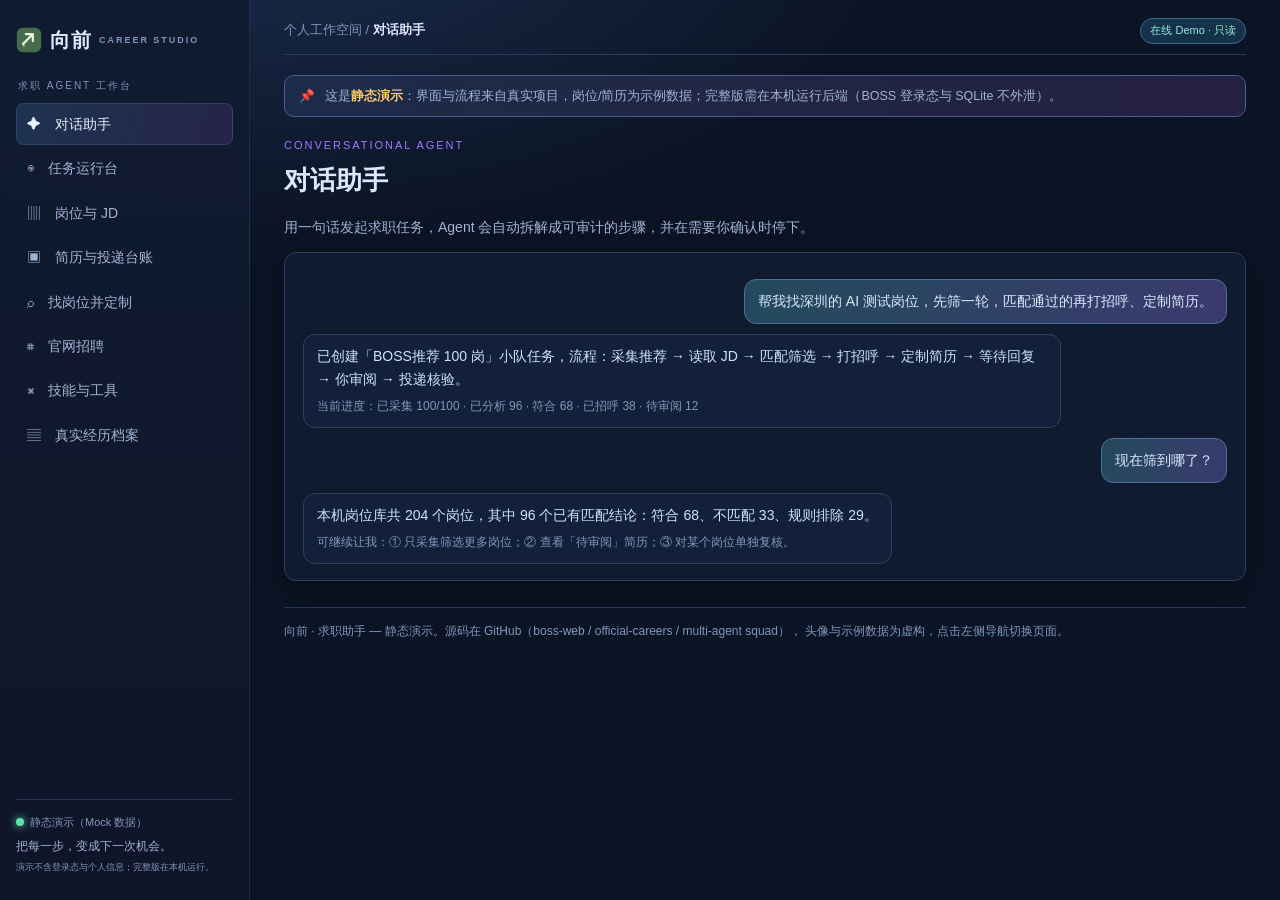
==== docs/index.html @ 5741a277 "feat: 向前·求职助手 —— 多 Agent 求职工作台源码与静态演示 - Python 3.12 本地服务（http.server/sqlite3），前端原生 HTML/CSS/JS - 7 个" ====
<!doctype html>
<html lang="zh-CN">
<head>
<meta charset="utf-8">
<meta name="viewport" content="width=device-width,initial-scale=1">
<title>向前 · 求职助手 — 在线演示</title>
<link rel="icon" href="icon.svg">
<style>
  :root{
    --bg:#0b1424;--panel:#101b30;--panel2:#16233c;--line:#3a5178;--line2:#5677a4;
    --text:#dbe8ff;--muted:#9fb4d4;--dim:#7f97bd;
    --accent:#6ebde7;--accent2:#9d7bff;
    --ok:#5fe0b0;--warn:#ffcb6b;--bad:#ff7a8a;
    --grad:linear-gradient(100deg,#256c82,#4e519b);
  }
  *{box-sizing:border-box}
  html,body{margin:0;height:100%}
  body{font:14px/1.6 -apple-system,BlinkMacSystemFont,"Segoe UI","PingFang SC","Hiragino Sans GB","Microsoft YaHei",sans-serif;
    background:radial-gradient(1200px 600px at 20% -10%,#1a2c4d 0,#0b1424 55%) fixed;color:var(--text);display:flex}
  a{color:var(--accent);text-decoration:none}
  a:hover{text-decoration:underline}

  /* sidebar */
  aside{width:250px;flex-shrink:0;height:100vh;display:flex;flex-direction:column;
    background:linear-gradient(180deg,#101b31f5,#101529f5);border-right:1px solid #6381b52e;padding:24px 16px;overflow:hidden}
  .brand{display:flex;align-items:center;gap:8px;font-size:20px;font-weight:700;letter-spacing:.5px;margin-bottom:4px}
  .brand img{width:26px;height:26px}
  .brand span{font-size:9px;letter-spacing:.22em;color:var(--dim);font-weight:600}
  .navlabel{font-size:10px;letter-spacing:.2em;color:var(--dim);text-transform:uppercase;margin:18px 2px 8px}
  .nav{display:flex;align-items:center;gap:8px;width:100%;text-align:left;background:none;border:1px solid transparent;
    color:var(--muted);padding:9px 10px;border-radius:8px;cursor:pointer;font:inherit;margin:1px 0;transition:.15s}
  .nav:hover{background:#1a2b47;color:var(--text)}
  .nav.active{background:linear-gradient(110deg,#1d3352,#262349);border-color:#5b7db04a;color:#eaf3ff}
  .sidebottom{margin-top:auto;border-top:1px solid #263856;padding-top:14px;font-size:11px;color:var(--dim)}
  .sidebottom .dot{display:inline-block;width:8px;height:8px;border-radius:50%;background:var(--ok);margin-right:6px;box-shadow:0 0 8px var(--ok)}
  .sidebottom p{margin:6px 0 2px;color:var(--muted);font-size:12px}

  /* main */
  main{flex:1;min-width:0;height:100vh;overflow:auto;padding:0 34px 40px}
  .topbar{display:flex;align-items:center;justify-content:space-between;padding:18px 0 10px;border-bottom:1px solid #2a3d5c;margin-bottom:20px}
  .topbar .crumb{color:var(--dim);font-size:13px}
  .topbar .crumb b{color:var(--text)}
  .badge{font-size:11px;padding:3px 9px;border-radius:20px;background:#16324a;border:1px solid #3d6a8c;color:#8debd7}
  .demo-banner{background:linear-gradient(90deg,#1d2b4a,#25203f);border:1px solid #4a5f8b;border-radius:10px;
    padding:10px 14px;color:var(--muted);font-size:12.5px;margin-bottom:20px;display:flex;gap:10px;align-items:center}
  .demo-banner b{color:var(--warn)}

  h1{font-size:26px;margin:6px 0 10px}
  .eyebrow{font-size:11px;letter-spacing:.18em;color:var(--accent2);text-transform:uppercase;margin-bottom:4px}
  .view{display:none}
  .view.active{display:block}
  .muted{color:var(--muted)}

  .card{background:var(--panel);border:1px solid #2c4060;border-radius:12px;padding:16px 18px;margin:12px 0;box-shadow:0 8px 30px #0004}
  .card h2{margin:0 0 8px;font-size:16px}
  .card h3{margin:12px 0 6px;font-size:14px;color:#cfe2ff}
  .card p{margin:6px 0;color:var(--muted)}
  .grid{display:grid;grid-template-columns:repeat(auto-fit,minmax(230px,1fr));gap:12px}

  .pill{display:inline-block;font-size:11px;padding:2px 9px;border-radius:20px;margin:2px 4px 2px 0;border:1px solid #3d5679;background:#152540;color:#a9c2e6}
  .pill.ok{color:#8debd7;border-color:#2f6f63;background:#132a2a}
  .pill.warn{color:var(--warn);border-color:#6f5a2f;background:#2a2413}
  .pill.bad{color:var(--bad);border-color:#6f2f3a;background:#2a1317}

  .progress{height:9px;border-radius:20px;background:#152540;overflow:hidden;margin:8px 0}
  .progress i{display:block;height:100%;background:linear-gradient(90deg,#256c82,#7a6cff)}
  .pct{font-size:12px;color:var(--muted)}

  .agent-row{display:grid;grid-template-columns:150px 90px 1fr;gap:10px;align-items:center;padding:8px 10px;border-radius:8px;border:1px solid #263856;background:#13203a;margin:6px 0}
  .agent-row .name{font-weight:600;color:#dcebff}
  .agent-row .stat{font-size:12px;color:var(--muted)}
  .agent-row .bar{height:8px;border-radius:20px;background:#152540;overflow:hidden}
  .agent-row .bar i{display:block;height:100%;background:linear-gradient(90deg,#2f7d94,#7a6cff)}

  table{width:100%;border-collapse:collapse;margin-top:8px;font-size:13px}
  th,td{padding:9px 10px;text-align:left;border-bottom:1px solid #263856;vertical-align:top}
  th{color:var(--dim);font-weight:600;font-size:12px;letter-spacing:.03em}
  td small{color:var(--dim)}

  .chat{display:flex;flex-direction:column;gap:10px;margin-top:10px}
  .msg{max-width:82%;padding:10px 13px;border-radius:12px;line-height:1.65}
  .msg.user{align-self:flex-end;background:linear-gradient(100deg,#234a5c,#3a3a6e);border:1px solid #4f6f9b}
  .msg.bot{align-self:flex-start;background:#13203a;border:1px solid #2c4060;color:#cfe2ff}
  .msg.bot .small{color:var(--dim);font-size:12px;display:block;margin-top:6px}

  .btn{display:inline-block;background:var(--grad);border:1px solid #6d9ac36b;color:#e4f6ff;
    padding:8px 14px;border-radius:8px;font:inherit;cursor:pointer}
  .btn:hover{filter:brightness(1.1);text-decoration:none}
  .btn.ghost{background:#16233c;color:#bcd3f0}
  footer{margin-top:26px;color:var(--dim);font-size:12px;border-top:1px solid #263856;padding-top:14px}
</style>
</head>
<body>
<aside>
  <div class="brand"><img src="icon.svg" alt="">向前<span>CAREER&nbsp;STUDIO</span></div>
  <div class="navlabel">求职 Agent 工作台</div>
  <button class="nav active" data-view="chat">✦　对话助手</button>
  <button class="nav" data-view="squad">◉　任务运行台</button>
  <button class="nav" data-view="jobs">▥　岗位与 JD</button>
  <button class="nav" data-view="library">▣　简历与投递台账</button>
  <button class="nav" data-view="discover">⌕　找岗位并定制</button>
  <button class="nav" data-view="official">⌗　官网招聘</button>
  <button class="nav" data-view="skills">⌘　技能与工具</button>
  <button class="nav" data-view="profile">▤　真实经历档案</button>
  <div class="sidebottom"><span class="dot"></span>静态演示（Mock 数据）
    <p>把每一步，变成下一次机会。</p>
    <small>演示不含登录态与个人信息；完整版在本机运行。</small>
  </div>
</aside>

<main>
  <div class="topbar">
    <span class="crumb">个人工作空间 / <b id="crumb">对话助手</b></span>
    <span class="badge">在线 Demo · 只读</span>
  </div>

  <div class="demo-banner">📌 <span>这是<b>静态演示</b>：界面与流程来自真实项目，岗位/简历为示例数据；完整版需在本机运行后端（BOSS 登录态与 SQLite 不外泄）。</span></div>

  <!-- 对话助手 -->
  <section class="view active" id="chat">
    <div class="eyebrow">CONVERSATIONAL AGENT</div>
    <h1>对话助手</h1>
    <p class="muted">用一句话发起求职任务，Agent 会自动拆解成可审计的步骤，并在需要你确认时停下。</p>
    <div class="card">
      <div class="chat">
        <div class="msg user">帮我找深圳的 AI 测试岗位，先筛一轮，匹配通过的再打招呼、定制简历。</div>
        <div class="msg bot">
          已创建「BOSS推荐 100 岗」小队任务，流程：采集推荐 → 读取 JD → 匹配筛选 → 打招呼 → 定制简历 → 等待回复 → 你审阅 → 投递核验。
          <span class="small">当前进度：已采集 100/100 · 已分析 96 · 符合 68 · 已招呼 38 · 待审阅 12</span>
        </div>
        <div class="msg user">现在筛到哪了？</div>
        <div class="msg bot">
          本机岗位库共 204 个岗位，其中 96 个已有匹配结论：符合 68、不匹配 33、规则排除 29。
          <span class="small">可继续让我：① 只采集筛选更多岗位；② 查看「待审阅」简历；③ 对某个岗位单独复核。</span>
        </div>
      </div>
    </div>
  </section>

  <!-- 任务运行台 -->
  <section class="view" id="squad">
    <div class="eyebrow">SUPPORTED · CHECKPOINTED</div>
    <h1>任务运行台</h1>
    <p class="muted">每个业务 Agent 独立推进、独立汇报；失败可暂停后继续，不会静默重试或伪造完成。</p>
    <div class="card">
      <h2>BOSS 推荐 100 岗 · 小队任务</h2>
      <div class="progress"><i style="width:100%"></i></div><span class="pct">已采集 100/100 · 已分析 96 · 符合 68</span>
      <div class="agent-row"><span class="name">岗位采集 Agent</span><span class="stat">完成 101 · 失败 1644</span><div class="bar"><i style="width:88%"></i></div></div>
      <div class="agent-row"><span class="name">匹配筛选 Agent</span><span class="stat">完成 96 · 失败 0</span><div class="bar"><i style="width:100%"></i></div></div>
      <div class="agent-row"><span class="name">沟通 Agent</span><span class="stat">已招呼 38 · 待核验 1</span><div class="bar"><i style="width:64%"></i></div></div>
      <div class="agent-row"><span class="name">简历定制 Agent</span><span class="stat">完成 68 · 待审阅 12</span><div class="bar"><i style="width:72%"></i></div></div>
      <div class="agent-row"><span class="name">回复跟进 Agent</span><span class="stat">已回复 6 · 等待 36</span><div class="bar"><i style="width:40%"></i></div></div>
      <div class="agent-row"><span class="name">投递 Agent</span><span class="stat">已投递 0 · 需审阅</span><div class="bar"><i style="width:12%"></i></div></div>
    </div>
    <div class="card"><h2>状态机</h2><p>ready → running → (waiting_input / waiting_selection / waiting_connection) → completed / cancelled。重启后 running 标记为 interrupted，手动继续时只重放未确认的只读步骤。</p></div>
  </section>

  <!-- 岗位与 JD -->
  <section class="view" id="jobs">
    <div class="eyebrow">SOURCE · JD · MATCH</div>
    <h1>岗位与 JD</h1>
    <p class="muted">保留岗位来源与完整 JD，每条匹配/改写都可追溯到真实证据。</p>
    <div class="card">
      <table>
        <thead><tr><th>公司 · 岗位</th><th>城市 / 薪资</th><th>匹配</th><th>状态</th></tr></thead>
        <tbody>
          <tr><td>腾讯 · agent harness 工程师</td><td>深圳 · 30-60K·15薪</td><td><span class="pill ok">符合</span></td><td>已招呼 · 已定制</td></tr>
          <tr><td>高帆破浪 · AI 应用工程师</td><td>深圳 · 30-60K</td><td><span class="pill ok">符合</span></td><td>已定制 · 待审阅</td></tr>
          <tr><td>字节跳动 · 大模型测评工程师</td><td>北京 · 25-45K</td><td><span class="pill ok">符合</span></td><td>已招呼 · 等待回复</td></tr>
          <tr><td>某银行科技 · 测试开发</td><td>深圳 · 20-30K</td><td><span class="pill warn">待核实</span></td><td>待本人确认</td></tr>
          <tr><td>某电商 · 自动化测试</td><td>广州 · 8-12K</td><td><span class="pill bad">不匹配</span></td><td>已排除</td></tr>
        </tbody>
      </table>
    </div>
  </section>

  <!-- 简历与投递台账 -->
  <section class="view" id="library">
    <div class="eyebrow">RESUME VERSIONS · DELIVERY LEDGER</div>
    <h1>简历与投递台账</h1>
    <p class="muted">每份简历关联独立 JD 与版本；只有本人审阅后的最新版本才能请求投递。</p>
    <div class="card">
      <table>
        <thead><tr><th>版本</th><th>岗位</th><th>审阅</th><th>投递</th></tr></thead>
        <tbody>
          <tr><td>AI 应用工程师 · 定制版</td><td>高帆破浪科技</td><td><span class="pill ok">已审阅</span></td><td>已发送</td></tr>
          <tr><td>agent harness 工程师 · 定制版</td><td>腾讯</td><td><span class="pill warn">待审阅</span></td><td>未投递</td></tr>
          <tr><td>大模型测评工程师 · 定制版</td><td>字节跳动</td><td><span class="pill warn">待审阅</span></td><td>未投递</td></tr>
          <tr><td>原始简历</td><td>—</td><td colspan="2">基准版本，不直接用于投递</td></tr>
        </tbody>
      </table>
    </div>
    <div class="card"><h2>改写依据</h2><p>定制时逐段给出「原文 → 改写 + 证据」，只改真实经历的表达，不新增单位、日期、学历或成果数字；不确定项列入「待确认」。</p></div>
  </section>

  <!-- 找岗位并定制 -->
  <section class="view" id="discover">
    <div class="eyebrow">BOSS · JD · RESUME</div>
    <h1>找岗位并定制</h1>
    <p class="muted">查询 BOSS 真实岗位 → 读取完整 JD → 对照真实简历 → 生成逐岗 Word。</p>
    <div class="card">
      <h2>本次查询：AI 测试 · 深圳</h2>
      <p>返回 10 个岗位；已去重 0 个历史重复，排除 2 个实习/日结，保留 8 个明确符合方向的岗位。</p>
      <div class="grid">
        <div class="card"><h3>高帆破浪 · AI 应用工程师</h3><p>深圳 · 30-60K</p><span class="pill ok">符合</span></div>
        <div class="card"><h3>腾讯 · agent harness 工程师</h3><p>深圳 · 30-60K</p><span class="pill ok">符合</span></div>
        <div class="card"><h3>某公司 · 测试实习生</h3><p>深圳 · 150-200/天</p><span class="pill bad">排除：实习/日结</span></div>
      </div>
    </div>
  </section>

  <!-- 官网招聘 -->
  <section class="view" id="official">
    <div class="eyebrow">OFFICIAL CAREERS · PUBLIC API</div>
    <h1>官网招聘</h1>
    <p class="muted">直连腾讯 / 字节 / 阿里 / 百度 / 美团 / 蚂蚁 / 滴滴 / 京东等公司官网社招公开接口，无需登录。</p>
    <div class="card">
      <h2>本次查询：AI 测试（全部已注册公司）</h2>
      <p>已查询 8 家公司，共返回 15 个岗位；其中排除 0 个，仅保留 15 个明确符合方向的非实习岗位。</p>
      <div class="grid">
        <div class="card"><h3>腾讯 · 测试开发工程师</h3><p>深圳 · 20-40K</p><span class="pill ok">官网</span></div>
        <div class="card"><h3>字节跳动 · 大模型评测工程师</h3><p>北京 · 25-50K</p><span class="pill ok">官网</span></div>
        <div class="card"><h3>美团 · 测试开发</h3><p>北京 · 20-35K</p><span class="pill ok">官网</span></div>
      </div>
    </div>
  </section>

  <!-- 技能与工具 -->
  <section class="view" id="skills">
    <div class="eyebrow">SKILLS · BOUNDED TOOLS</div>
    <h1>技能与工具</h1>
    <p class="muted">模型只能调用已注册、且当前允许的工具；参数经严格 Schema 校验，越权即停。</p>
    <div class="grid">
      <div class="card"><h3>boss-web-tools</h3><p>BOSS 页面接口：status / search / detail</p></div>
      <div class="card"><h3>boss-jd-greeting</h3><p>逐岗定制招呼语（引用必须逐字来自 JD/简历）</p></div>
      <div class="card"><h3>boss-tailor-resume</h3><p>按 JD 改写简历，保留原文事实</p></div>
      <div class="card"><h3>job-search-screening</h3><p>岗位查询与组合筛选</p></div>
      <div class="card"><h3>official-careers</h3><p>公司官网社招岗位搜索与 JD 读取</p></div>
      <div class="card"><h3>boss-job-apply</h3><p>投递：仅发送本人已审阅的最新版本</p></div>
    </div>
  </section>

  <!-- 真实经历档案 -->
  <section class="view" id="profile">
    <div class="eyebrow">PROFILE · PREFERENCES</div>
    <h1>真实经历档案</h1>
    <p class="muted">简历与求职偏好只存在本机；AI 请求按需发送，且需要你明确同意。</p>
    <div class="card">
      <h3>求职偏好</h3><p>城市：深圳 / 杭州　|　方向：AI 测试、测试开发、Agent 工程　|　月薪下限：30K</p>
      <h3>真实简历</h3><p>导入 Word 原简历后，所有定制版本都基于它生成；档案指纹变化会自动使旧任务失效，避免串岗。</p>
      <h3>隐私边界</h3><p>服务仅监听 127.0.0.1；所有写操作需 X-App-Token；不导出 Cookie、不绕过验证码。</p>
    </div>
  </section>

  <footer>
    向前 · 求职助手 — 静态演示。源码在 GitHub（boss-web / official-careers / multi-agent squad），
    头像与示例数据为虚构，点击左侧导航切换页面。
  </footer>
</main>

<script>
const crumb={chat:'对话助手',squad:'任务运行台',jobs:'岗位与 JD',library:'简历与投递台账',discover:'找岗位并定制',official:'官网招聘',skills:'技能与工具',profile:'真实经历档案'};
document.querySelectorAll('.nav').forEach(btn=>{
  btn.addEventListener('click',()=>{
    document.querySelectorAll('.nav').forEach(b=>b.classList.toggle('active',b===btn));
    document.querySelectorAll('.view').forEach(v=>v.classList.toggle('active',v.id===btn.dataset.view));
    document.getElementById('crumb').textContent=crumb[btn.dataset.view]||'';
    window.scrollTo({top:0,behavior:'smooth'});
  });
});
</script>
</body>
</html>
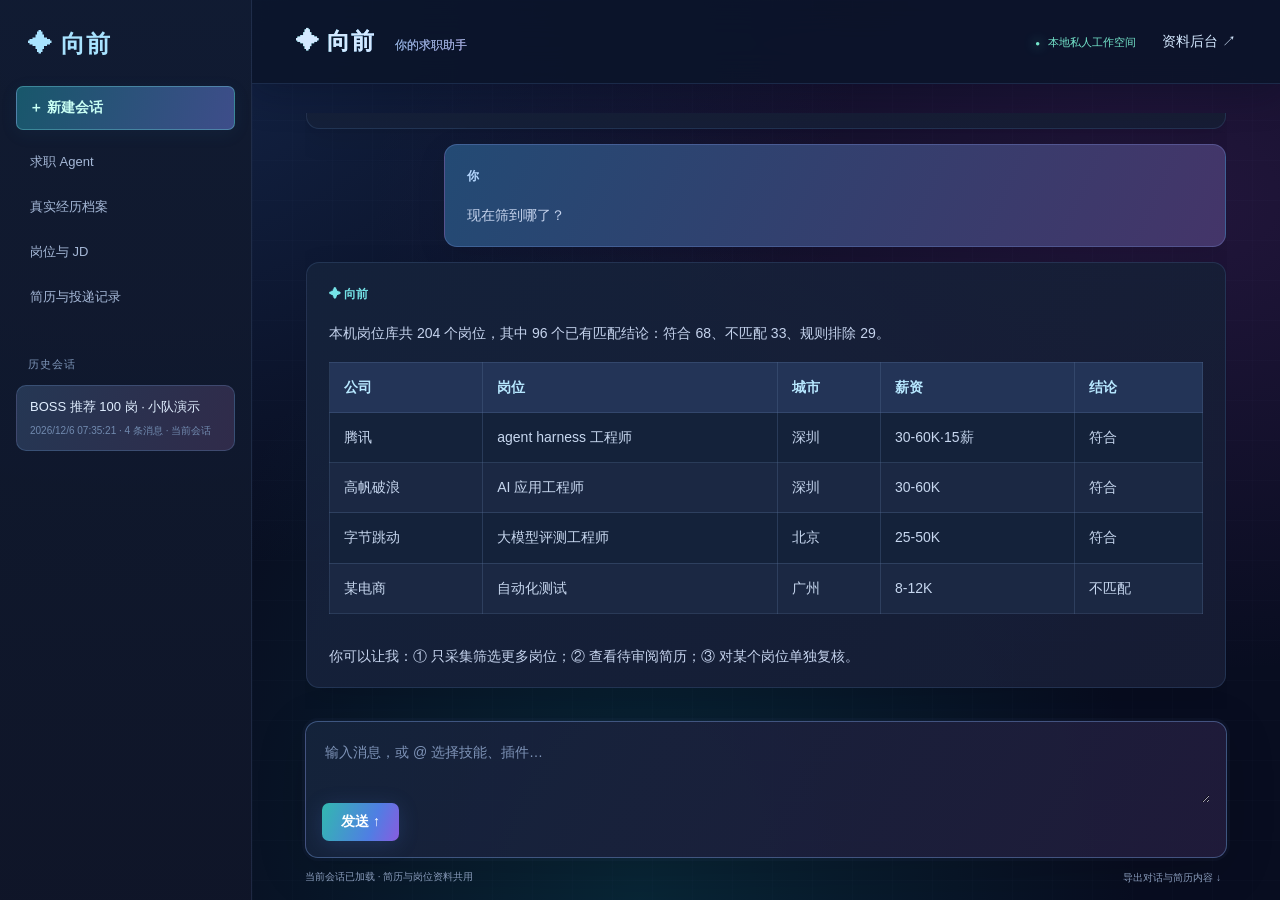
==== commit 5c673c69: "docs: 用真实前端 UI + mock API 替换静态演示页，与客户端一致" ====
--- a/docs/index.html
+++ b/docs/index.html
@@ -1,273 +1,5 @@
-<!doctype html>
-<html lang="zh-CN">
-<head>
-<meta charset="utf-8">
-<meta name="viewport" content="width=device-width,initial-scale=1">
-<title>向前 · 求职助手 — 在线演示</title>
-<link rel="icon" href="icon.svg">
-<style>
-  :root{
-    --bg:#0b1424;--panel:#101b30;--panel2:#16233c;--line:#3a5178;--line2:#5677a4;
-    --text:#dbe8ff;--muted:#9fb4d4;--dim:#7f97bd;
-    --accent:#6ebde7;--accent2:#9d7bff;
-    --ok:#5fe0b0;--warn:#ffcb6b;--bad:#ff7a8a;
-    --grad:linear-gradient(100deg,#256c82,#4e519b);
-  }
-  *{box-sizing:border-box}
-  html,body{margin:0;height:100%}
-  body{font:14px/1.6 -apple-system,BlinkMacSystemFont,"Segoe UI","PingFang SC","Hiragino Sans GB","Microsoft YaHei",sans-serif;
-    background:radial-gradient(1200px 600px at 20% -10%,#1a2c4d 0,#0b1424 55%) fixed;color:var(--text);display:flex}
-  a{color:var(--accent);text-decoration:none}
-  a:hover{text-decoration:underline}
-
-  /* sidebar */
-  aside{width:250px;flex-shrink:0;height:100vh;display:flex;flex-direction:column;
-    background:linear-gradient(180deg,#101b31f5,#101529f5);border-right:1px solid #6381b52e;padding:24px 16px;overflow:hidden}
-  .brand{display:flex;align-items:center;gap:8px;font-size:20px;font-weight:700;letter-spacing:.5px;margin-bottom:4px}
-  .brand img{width:26px;height:26px}
-  .brand span{font-size:9px;letter-spacing:.22em;color:var(--dim);font-weight:600}
-  .navlabel{font-size:10px;letter-spacing:.2em;color:var(--dim);text-transform:uppercase;margin:18px 2px 8px}
-  .nav{display:flex;align-items:center;gap:8px;width:100%;text-align:left;background:none;border:1px solid transparent;
-    color:var(--muted);padding:9px 10px;border-radius:8px;cursor:pointer;font:inherit;margin:1px 0;transition:.15s}
-  .nav:hover{background:#1a2b47;color:var(--text)}
-  .nav.active{background:linear-gradient(110deg,#1d3352,#262349);border-color:#5b7db04a;color:#eaf3ff}
-  .sidebottom{margin-top:auto;border-top:1px solid #263856;padding-top:14px;font-size:11px;color:var(--dim)}
-  .sidebottom .dot{display:inline-block;width:8px;height:8px;border-radius:50%;background:var(--ok);margin-right:6px;box-shadow:0 0 8px var(--ok)}
-  .sidebottom p{margin:6px 0 2px;color:var(--muted);font-size:12px}
-
-  /* main */
-  main{flex:1;min-width:0;height:100vh;overflow:auto;padding:0 34px 40px}
-  .topbar{display:flex;align-items:center;justify-content:space-between;padding:18px 0 10px;border-bottom:1px solid #2a3d5c;margin-bottom:20px}
-  .topbar .crumb{color:var(--dim);font-size:13px}
-  .topbar .crumb b{color:var(--text)}
-  .badge{font-size:11px;padding:3px 9px;border-radius:20px;background:#16324a;border:1px solid #3d6a8c;color:#8debd7}
-  .demo-banner{background:linear-gradient(90deg,#1d2b4a,#25203f);border:1px solid #4a5f8b;border-radius:10px;
-    padding:10px 14px;color:var(--muted);font-size:12.5px;margin-bottom:20px;display:flex;gap:10px;align-items:center}
-  .demo-banner b{color:var(--warn)}
-
-  h1{font-size:26px;margin:6px 0 10px}
-  .eyebrow{font-size:11px;letter-spacing:.18em;color:var(--accent2);text-transform:uppercase;margin-bottom:4px}
-  .view{display:none}
-  .view.active{display:block}
-  .muted{color:var(--muted)}
-
-  .card{background:var(--panel);border:1px solid #2c4060;border-radius:12px;padding:16px 18px;margin:12px 0;box-shadow:0 8px 30px #0004}
-  .card h2{margin:0 0 8px;font-size:16px}
-  .card h3{margin:12px 0 6px;font-size:14px;color:#cfe2ff}
-  .card p{margin:6px 0;color:var(--muted)}
-  .grid{display:grid;grid-template-columns:repeat(auto-fit,minmax(230px,1fr));gap:12px}
-
-  .pill{display:inline-block;font-size:11px;padding:2px 9px;border-radius:20px;margin:2px 4px 2px 0;border:1px solid #3d5679;background:#152540;color:#a9c2e6}
-  .pill.ok{color:#8debd7;border-color:#2f6f63;background:#132a2a}
-  .pill.warn{color:var(--warn);border-color:#6f5a2f;background:#2a2413}
-  .pill.bad{color:var(--bad);border-color:#6f2f3a;background:#2a1317}
-
-  .progress{height:9px;border-radius:20px;background:#152540;overflow:hidden;margin:8px 0}
-  .progress i{display:block;height:100%;background:linear-gradient(90deg,#256c82,#7a6cff)}
-  .pct{font-size:12px;color:var(--muted)}
-
-  .agent-row{display:grid;grid-template-columns:150px 90px 1fr;gap:10px;align-items:center;padding:8px 10px;border-radius:8px;border:1px solid #263856;background:#13203a;margin:6px 0}
-  .agent-row .name{font-weight:600;color:#dcebff}
-  .agent-row .stat{font-size:12px;color:var(--muted)}
-  .agent-row .bar{height:8px;border-radius:20px;background:#152540;overflow:hidden}
-  .agent-row .bar i{display:block;height:100%;background:linear-gradient(90deg,#2f7d94,#7a6cff)}
-
-  table{width:100%;border-collapse:collapse;margin-top:8px;font-size:13px}
-  th,td{padding:9px 10px;text-align:left;border-bottom:1px solid #263856;vertical-align:top}
-  th{color:var(--dim);font-weight:600;font-size:12px;letter-spacing:.03em}
-  td small{color:var(--dim)}
-
-  .chat{display:flex;flex-direction:column;gap:10px;margin-top:10px}
-  .msg{max-width:82%;padding:10px 13px;border-radius:12px;line-height:1.65}
-  .msg.user{align-self:flex-end;background:linear-gradient(100deg,#234a5c,#3a3a6e);border:1px solid #4f6f9b}
-  .msg.bot{align-self:flex-start;background:#13203a;border:1px solid #2c4060;color:#cfe2ff}
-  .msg.bot .small{color:var(--dim);font-size:12px;display:block;margin-top:6px}
-
-  .btn{display:inline-block;background:var(--grad);border:1px solid #6d9ac36b;color:#e4f6ff;
-    padding:8px 14px;border-radius:8px;font:inherit;cursor:pointer}
-  .btn:hover{filter:brightness(1.1);text-decoration:none}
-  .btn.ghost{background:#16233c;color:#bcd3f0}
-  footer{margin-top:26px;color:var(--dim);font-size:12px;border-top:1px solid #263856;padding-top:14px}
-</style>
-</head>
-<body>
-<aside>
-  <div class="brand"><img src="icon.svg" alt="">向前<span>CAREER&nbsp;STUDIO</span></div>
-  <div class="navlabel">求职 Agent 工作台</div>
-  <button class="nav active" data-view="chat">✦　对话助手</button>
-  <button class="nav" data-view="squad">◉　任务运行台</button>
-  <button class="nav" data-view="jobs">▥　岗位与 JD</button>
-  <button class="nav" data-view="library">▣　简历与投递台账</button>
-  <button class="nav" data-view="discover">⌕　找岗位并定制</button>
-  <button class="nav" data-view="official">⌗　官网招聘</button>
-  <button class="nav" data-view="skills">⌘　技能与工具</button>
-  <button class="nav" data-view="profile">▤　真实经历档案</button>
-  <div class="sidebottom"><span class="dot"></span>静态演示（Mock 数据）
-    <p>把每一步，变成下一次机会。</p>
-    <small>演示不含登录态与个人信息；完整版在本机运行。</small>
-  </div>
-</aside>
-
-<main>
-  <div class="topbar">
-    <span class="crumb">个人工作空间 / <b id="crumb">对话助手</b></span>
-    <span class="badge">在线 Demo · 只读</span>
-  </div>
-
-  <div class="demo-banner">📌 <span>这是<b>静态演示</b>：界面与流程来自真实项目，岗位/简历为示例数据；完整版需在本机运行后端（BOSS 登录态与 SQLite 不外泄）。</span></div>
-
-  <!-- 对话助手 -->
-  <section class="view active" id="chat">
-    <div class="eyebrow">CONVERSATIONAL AGENT</div>
-    <h1>对话助手</h1>
-    <p class="muted">用一句话发起求职任务，Agent 会自动拆解成可审计的步骤，并在需要你确认时停下。</p>
-    <div class="card">
-      <div class="chat">
-        <div class="msg user">帮我找深圳的 AI 测试岗位，先筛一轮，匹配通过的再打招呼、定制简历。</div>
-        <div class="msg bot">
-          已创建「BOSS推荐 100 岗」小队任务，流程：采集推荐 → 读取 JD → 匹配筛选 → 打招呼 → 定制简历 → 等待回复 → 你审阅 → 投递核验。
-          <span class="small">当前进度：已采集 100/100 · 已分析 96 · 符合 68 · 已招呼 38 · 待审阅 12</span>
-        </div>
-        <div class="msg user">现在筛到哪了？</div>
-        <div class="msg bot">
-          本机岗位库共 204 个岗位，其中 96 个已有匹配结论：符合 68、不匹配 33、规则排除 29。
-          <span class="small">可继续让我：① 只采集筛选更多岗位；② 查看「待审阅」简历；③ 对某个岗位单独复核。</span>
-        </div>
-      </div>
-    </div>
-  </section>
-
-  <!-- 任务运行台 -->
-  <section class="view" id="squad">
-    <div class="eyebrow">SUPPORTED · CHECKPOINTED</div>
-    <h1>任务运行台</h1>
-    <p class="muted">每个业务 Agent 独立推进、独立汇报；失败可暂停后继续，不会静默重试或伪造完成。</p>
-    <div class="card">
-      <h2>BOSS 推荐 100 岗 · 小队任务</h2>
-      <div class="progress"><i style="width:100%"></i></div><span class="pct">已采集 100/100 · 已分析 96 · 符合 68</span>
-      <div class="agent-row"><span class="name">岗位采集 Agent</span><span class="stat">完成 101 · 失败 1644</span><div class="bar"><i style="width:88%"></i></div></div>
-      <div class="agent-row"><span class="name">匹配筛选 Agent</span><span class="stat">完成 96 · 失败 0</span><div class="bar"><i style="width:100%"></i></div></div>
-      <div class="agent-row"><span class="name">沟通 Agent</span><span class="stat">已招呼 38 · 待核验 1</span><div class="bar"><i style="width:64%"></i></div></div>
-      <div class="agent-row"><span class="name">简历定制 Agent</span><span class="stat">完成 68 · 待审阅 12</span><div class="bar"><i style="width:72%"></i></div></div>
-      <div class="agent-row"><span class="name">回复跟进 Agent</span><span class="stat">已回复 6 · 等待 36</span><div class="bar"><i style="width:40%"></i></div></div>
-      <div class="agent-row"><span class="name">投递 Agent</span><span class="stat">已投递 0 · 需审阅</span><div class="bar"><i style="width:12%"></i></div></div>
-    </div>
-    <div class="card"><h2>状态机</h2><p>ready → running → (waiting_input / waiting_selection / waiting_connection) → completed / cancelled。重启后 running 标记为 interrupted，手动继续时只重放未确认的只读步骤。</p></div>
-  </section>
-
-  <!-- 岗位与 JD -->
-  <section class="view" id="jobs">
-    <div class="eyebrow">SOURCE · JD · MATCH</div>
-    <h1>岗位与 JD</h1>
-    <p class="muted">保留岗位来源与完整 JD，每条匹配/改写都可追溯到真实证据。</p>
-    <div class="card">
-      <table>
-        <thead><tr><th>公司 · 岗位</th><th>城市 / 薪资</th><th>匹配</th><th>状态</th></tr></thead>
-        <tbody>
-          <tr><td>腾讯 · agent harness 工程师</td><td>深圳 · 30-60K·15薪</td><td><span class="pill ok">符合</span></td><td>已招呼 · 已定制</td></tr>
-          <tr><td>高帆破浪 · AI 应用工程师</td><td>深圳 · 30-60K</td><td><span class="pill ok">符合</span></td><td>已定制 · 待审阅</td></tr>
-          <tr><td>字节跳动 · 大模型测评工程师</td><td>北京 · 25-45K</td><td><span class="pill ok">符合</span></td><td>已招呼 · 等待回复</td></tr>
-          <tr><td>某银行科技 · 测试开发</td><td>深圳 · 20-30K</td><td><span class="pill warn">待核实</span></td><td>待本人确认</td></tr>
-          <tr><td>某电商 · 自动化测试</td><td>广州 · 8-12K</td><td><span class="pill bad">不匹配</span></td><td>已排除</td></tr>
-        </tbody>
-      </table>
-    </div>
-  </section>
-
-  <!-- 简历与投递台账 -->
-  <section class="view" id="library">
-    <div class="eyebrow">RESUME VERSIONS · DELIVERY LEDGER</div>
-    <h1>简历与投递台账</h1>
-    <p class="muted">每份简历关联独立 JD 与版本；只有本人审阅后的最新版本才能请求投递。</p>
-    <div class="card">
-      <table>
-        <thead><tr><th>版本</th><th>岗位</th><th>审阅</th><th>投递</th></tr></thead>
-        <tbody>
-          <tr><td>AI 应用工程师 · 定制版</td><td>高帆破浪科技</td><td><span class="pill ok">已审阅</span></td><td>已发送</td></tr>
-          <tr><td>agent harness 工程师 · 定制版</td><td>腾讯</td><td><span class="pill warn">待审阅</span></td><td>未投递</td></tr>
-          <tr><td>大模型测评工程师 · 定制版</td><td>字节跳动</td><td><span class="pill warn">待审阅</span></td><td>未投递</td></tr>
-          <tr><td>原始简历</td><td>—</td><td colspan="2">基准版本，不直接用于投递</td></tr>
-        </tbody>
-      </table>
-    </div>
-    <div class="card"><h2>改写依据</h2><p>定制时逐段给出「原文 → 改写 + 证据」，只改真实经历的表达，不新增单位、日期、学历或成果数字；不确定项列入「待确认」。</p></div>
-  </section>
-
-  <!-- 找岗位并定制 -->
-  <section class="view" id="discover">
-    <div class="eyebrow">BOSS · JD · RESUME</div>
-    <h1>找岗位并定制</h1>
-    <p class="muted">查询 BOSS 真实岗位 → 读取完整 JD → 对照真实简历 → 生成逐岗 Word。</p>
-    <div class="card">
-      <h2>本次查询：AI 测试 · 深圳</h2>
-      <p>返回 10 个岗位；已去重 0 个历史重复，排除 2 个实习/日结，保留 8 个明确符合方向的岗位。</p>
-      <div class="grid">
-        <div class="card"><h3>高帆破浪 · AI 应用工程师</h3><p>深圳 · 30-60K</p><span class="pill ok">符合</span></div>
-        <div class="card"><h3>腾讯 · agent harness 工程师</h3><p>深圳 · 30-60K</p><span class="pill ok">符合</span></div>
-        <div class="card"><h3>某公司 · 测试实习生</h3><p>深圳 · 150-200/天</p><span class="pill bad">排除：实习/日结</span></div>
-      </div>
-    </div>
-  </section>
-
-  <!-- 官网招聘 -->
-  <section class="view" id="official">
-    <div class="eyebrow">OFFICIAL CAREERS · PUBLIC API</div>
-    <h1>官网招聘</h1>
-    <p class="muted">直连腾讯 / 字节 / 阿里 / 百度 / 美团 / 蚂蚁 / 滴滴 / 京东等公司官网社招公开接口，无需登录。</p>
-    <div class="card">
-      <h2>本次查询：AI 测试（全部已注册公司）</h2>
-      <p>已查询 8 家公司，共返回 15 个岗位；其中排除 0 个，仅保留 15 个明确符合方向的非实习岗位。</p>
-      <div class="grid">
-        <div class="card"><h3>腾讯 · 测试开发工程师</h3><p>深圳 · 20-40K</p><span class="pill ok">官网</span></div>
-        <div class="card"><h3>字节跳动 · 大模型评测工程师</h3><p>北京 · 25-50K</p><span class="pill ok">官网</span></div>
-        <div class="card"><h3>美团 · 测试开发</h3><p>北京 · 20-35K</p><span class="pill ok">官网</span></div>
-      </div>
-    </div>
-  </section>
-
-  <!-- 技能与工具 -->
-  <section class="view" id="skills">
-    <div class="eyebrow">SKILLS · BOUNDED TOOLS</div>
-    <h1>技能与工具</h1>
-    <p class="muted">模型只能调用已注册、且当前允许的工具；参数经严格 Schema 校验，越权即停。</p>
-    <div class="grid">
-      <div class="card"><h3>boss-web-tools</h3><p>BOSS 页面接口：status / search / detail</p></div>
-      <div class="card"><h3>boss-jd-greeting</h3><p>逐岗定制招呼语（引用必须逐字来自 JD/简历）</p></div>
-      <div class="card"><h3>boss-tailor-resume</h3><p>按 JD 改写简历，保留原文事实</p></div>
-      <div class="card"><h3>job-search-screening</h3><p>岗位查询与组合筛选</p></div>
-      <div class="card"><h3>official-careers</h3><p>公司官网社招岗位搜索与 JD 读取</p></div>
-      <div class="card"><h3>boss-job-apply</h3><p>投递：仅发送本人已审阅的最新版本</p></div>
-    </div>
-  </section>
-
-  <!-- 真实经历档案 -->
-  <section class="view" id="profile">
-    <div class="eyebrow">PROFILE · PREFERENCES</div>
-    <h1>真实经历档案</h1>
-    <p class="muted">简历与求职偏好只存在本机；AI 请求按需发送，且需要你明确同意。</p>
-    <div class="card">
-      <h3>求职偏好</h3><p>城市：深圳 / 杭州　|　方向：AI 测试、测试开发、Agent 工程　|　月薪下限：30K</p>
-      <h3>真实简历</h3><p>导入 Word 原简历后，所有定制版本都基于它生成；档案指纹变化会自动使旧任务失效，避免串岗。</p>
-      <h3>隐私边界</h3><p>服务仅监听 127.0.0.1；所有写操作需 X-App-Token；不导出 Cookie、不绕过验证码。</p>
-    </div>
-  </section>
-
-  <footer>
-    向前 · 求职助手 — 静态演示。源码在 GitHub（boss-web / official-careers / multi-agent squad），
-    头像与示例数据为虚构，点击左侧导航切换页面。
-  </footer>
-</main>
-
-<script>
-const crumb={chat:'对话助手',squad:'任务运行台',jobs:'岗位与 JD',library:'简历与投递台账',discover:'找岗位并定制',official:'官网招聘',skills:'技能与工具',profile:'真实经历档案'};
-document.querySelectorAll('.nav').forEach(btn=>{
-  btn.addEventListener('click',()=>{
-    document.querySelectorAll('.nav').forEach(b=>b.classList.toggle('active',b===btn));
-    document.querySelectorAll('.view').forEach(v=>v.classList.toggle('active',v.id===btn.dataset.view));
-    document.getElementById('crumb').textContent=crumb[btn.dataset.view]||'';
-    window.scrollTo({top:0,behavior:'smooth'});
-  });
-});
-</script>
-</body>
-</html>
+<!doctype html><html lang="zh-CN"><meta charset="utf-8"><meta name="viewport" content="width=device-width,initial-scale=1"><title>向前 · BOSS Harness</title><link rel="icon" href="icon.svg"><link rel="stylesheet" href="style.css"><link rel="stylesheet" href="assistant.css"><body><script>document.documentElement.dataset.surface=location.pathname.startsWith("/admin")?"admin":"assistant";</script>
+<aside><div class="brand"><img src="icon.svg" alt="">向前<span>CAREER STUDIO</span></div><div class="navlabel">BOSS 求职 Harness</div><button class="nav" data-view="bossweb">⌁　BOSS 网页接口</button><button class="nav" data-view="harness">◉　任务运行台</button><button class="nav" data-view="skills">⌘　BOSS 技能与工具</button><button class="nav active" data-view="chat">✦　对话助手</button><button class="nav" data-view="profile">▤　真实经历档案</button><button class="nav" data-view="jobs">▥　岗位与 JD</button><button class="nav" data-view="library">▣　简历与投递台账</button><button class="nav" data-view="discover">⌕　找岗位并定制</button><button class="nav" data-view="official">⌗　官网招聘</button><div class="sidebottom"><span class="dot"></span>本地工作空间<p>把每一步，变成下一次机会。</p><small>资料保存在此电脑；AI 请求按需发送。</small></div></aside>
+<main><div class="assistant-top"><a class="assistant-logo" href="index.html">✦ 向前 <span>你的求职助手</span></a><div><span class="local-badge">本地私人工作空间</span><a href="#" target="_blank" rel="noopener">资料后台 ↗</a></div></div><header><span>个人工作空间 / <b id="crumb">对话助手</b></span><a href="https://www.zhipin.com/" target="_blank" rel="noopener">打开 BOSS 直聘 ↗</a></header><section id="bossweb" class="view hidden"><div class="eyebrow">BOSS 网页接口 · CANDIDATE TOOLS</div><h1>BOSS 网页接口 连接</h1><p>通过专用 Chrome 的登录会话调用页面实抓接口：POST 搜索岗位、GET 读取完整 JD。</p><div class="card"><h2>检查连接与账号状态</h2><div class="actions"><button id="bosslogin" type="button">打开 BOSS 登录窗口</button><button id="bosstools">检查 网页工具目录</button><button id="bossstatus">检查 网页登录态</button></div><p>首次使用请打开登录窗口并完成登录，再检查会话。浏览器保留登录态，不导出 Cookie；遇验证或限流停止。</p></div><div class="card"><h2>搜索 AI 岗位</h2><label for="bossquery">关键词</label><input id="bossquery" value="AI测试"><label for="bosscity">城市（请填写目标城市）</label><input id="bosscity" placeholder="例如：上海"><div class="actions"><button id="bosssearch">查询第一页</button></div><pre id="bossoutput" class="eventlog">等待检查连接</pre></div></section><section id="harness" class="view hidden"><h1>求职 Agent</h1><p>描述目标，Agent 根据工具返回逐步执行。选岗、验证和资料缺失时会停下来等你。</p><div class="card"><div id="agent-capabilities" class="engine">正在检查可用能力…</div><label for="agent-goal">本次求职目标</label><textarea id="agent-goal" placeholder="例如：寻找深圳的 AI 测试岗位，分析真实经历匹配情况，选岗后生成定制简历。"></textarea><div class="agent-form-row"><div><label for="agent-query">搜索关键词</label><input id="agent-query" placeholder="AI测试"></div><div><label for="agent-city">目标城市</label><input id="agent-city" placeholder="深圳"></div></div><label for="agent-deliverable">交付内容</label><select id="agent-deliverable"><option value="resume">匹配分析 + 定制简历草稿</option><option value="analysis">仅匹配分析</option></select><p>简历和偏好读取“真实经历档案”。已录入 JD 任务读取“岗位与 JD”；在线任务只使用真实查询结果，选岗后读取详情。</p><label><input type="checkbox" id="hconsent">同意将本任务目标、简历、偏好和 JD 发送给当前模型服务</label><div class="actions"><button id="runboss">在线找岗位</button><button id="runjd">分析已录入 JD</button></div><p id="hstatus" role="status"></p></div><div id="runs"></div><details class="card"><summary>可执行工具与边界</summary><div id="toolregistry"></div><p>当前不具备招聘方消息发送、简历附件投递或验证码自动处理能力。</p></details></section><section id="skills" class="view hidden"><div class="eyebrow">VERIFIED WORKFLOW · REUSABLE TOOLS</div><h1>BOSS 技能与工具</h1><p>把这次跑通的登录过程，变成其他 Agent 可以复用的能力。</p><div class="card"><div class="engine">本次会话已验证登录成功 · 2026-10-20</div><h2>手机号验证码登录</h2><p>打开登录 → 填写手机号 → 发送验证码 → 按需完成人机验证 → 填写短信码 → 确认协议 → 提交并核验账号入口。</p><p>当前登录状态需重新核验。此记录不保存手机号、短信码、Cookie 或账号姓名。</p><div class="actions"><a href="#" download="SKILL.md">下载 Skill ↓</a><a href="#" download="boss-login-tools.js">下载工具源码 ↓</a></div></div><div class="card"><h2>6 个浏览器工具</h2><p>openLogin · fillPhone · requestSms · fillSmsCode · inspectLogin · keepLoginForUser</p><p>已处理隐藏重复输入框、等待表单显示、保留验证码前导零和阶段核验。滑块位置及协议状态按实时页面处理。</p><button id="useboss" class="skilluse">在对话中使用这个 Skill ↗</button><p>GUI 对话已加载 Skill 作为流程指导。浏览器操作仍需在带浏览器工具的 Codex 对话中执行，下载 JS 本身不会建立浏览器连接。</p></div></section><section id="chat" class="view"><span id="engine" hidden></span><div class="steps"><span>01 建立档案</span><i>→</i><span>02 选择岗位</span><i>→</i><span>03 定制简历</span><i>→</i><span>04 复盘反馈</span></div><div class="conversation-bar"><button id="newconversation">＋ 新建会话</button><button id="historyconversation">◷ 历史会话</button><span id="conversation-title" hidden>正在加载会话…</span></div><div id="messages" aria-live="polite"></div><form id="composer"><textarea id="input" aria-label="对话内容" placeholder="告诉我你想做什么，例如：帮我看看这个测试经理岗位是否适合我…" required></textarea><div class="composebottom"><button id="send">发送 ↑</button></div></form><div class="footer"><span id="status">准备就绪</span><button id="export">导出对话与简历内容 ↓</button></div></section>
+<section id="profile" class="view hidden"><div class="eyebrow">YOUR SOURCE OF TRUTH</div><h1>真实经历档案</h1><p>所有定制版本都以这里的真实经历为依据。</p><div class="card"><label for="preferences">求职偏好</label><textarea id="preferences" placeholder="目标城市、岗位、薪资、行业、不能接受的条件…"></textarea><label for="resume">原始简历</label><textarea id="resume" class="large" placeholder="粘贴简历正文，包括工作经历、项目、技能和教育经历…"></textarea><div class="actions"><label class="upload">导入 TXT / Markdown<input id="file" type="file" accept=".txt,.md" hidden></label><button id="saveprofile">保存档案</button></div><small>Word 请在“简历与投递台账”导入，会自动提取正文并保留原文件。</small></div></section>
+<section id="jobs" class="view hidden"><div class="eyebrow">ONE ROLE, ONE CLEAR STORY</div><h1>岗位与 JD</h1><p>保留岗位来源，让每次分析和改写都可以追溯。</p><div class="card"><label for="jobtitle">岗位名称 / 公司</label><input id="jobtitle" placeholder="例如：测试经理 · 某银行科技公司"><label for="joburl">岗位链接</label><input id="joburl" type="url" placeholder="https://www.zhipin.com/job_detail/…"><label for="jd">岗位 JD 原文</label><textarea id="jd" class="large" placeholder="粘贴完整职责、任职要求与加分条件…"></textarea><div class="card"><h2>国安信息科技 定制简历初稿</h2><p>已基于之前生成的多Agent闭环版完成改写；待确认长期驻场及部分AI测试实践。</p><a href="#">下载这份岗位的 Word 简历 ↓</a></div><div class="actions"><button id="savejob">保存当前岗位</button><button id="analyze">保存并分析 ↗</button></div><small>此版本保存一个当前岗位。分析后可导出结果，再切换下一个岗位。</small></div></section><section id="library" class="view hidden"><div class="eyebrow">RESUMES · REVIEW · APPLICATIONS</div><h1>简历与投递台账</h1><p>每份简历关联独立 JD 和版本。阅读并确认后，才能请求投递；等待执行不会计为已投递。</p><div class="card"><div class="actions"><label class="upload">导入 Word 原简历<input id="wordfile" type="file" accept=".docx" hidden></label><button id="generateword">按当前 JD 生成定制 Word</button></div><label><input type="checkbox" id="wordconsent">同意将当前简历与 JD 发送给模型服务</label><p id="lstatus" role="status"></p></div><div id="versions"></div><h2>投递记录</h2><div id="applications"></div></section><section id="discover" class="view hidden"><div class="eyebrow">BOSS · JD · RESUME</div><h1>找适合你的岗位</h1><p>查询 BOSS 真实岗位 → 读取完整 JD → 对照真实简历 → 生成逐岗 Word。每一步保留来源链接。</p><div class="card"><label for="findquery">岗位关键词</label><input id="findquery" value="AI测试"><label for="findcity">城市</label><input id="findcity" value="深圳"><div class="actions"><button id="findjobs">搜索最多 10 个岗位</button><button id="batchtailor">逐岗读取、匹配并生成简历</button></div><label><input type="checkbox" id="findconsent">同意将简历、偏好和岗位 JD 发送模型用于匹配与改写</label><p id="findstatus" role="status"></p><small>AI开发可更换关键词分别查询。遇登录验证、风控或错误立即停止，不自动重试。生成简历不代表已经投递。</small></div><div id="foundjobs"></div></section><section id="official" class="view hidden"><div class="eyebrow">官方招聘 · OFFICIAL CAREERS</div><h1>官网社招岗位</h1><p>直连各大互联网公司官网社招搜索接口，实时搜索并读取完整 JD。公开接口，无需登录。</p><div class="card"><label for="offquery">岗位关键词</label><input id="offquery" value="AI测试"><label for="offcompanies">公司（留空=全部；key 逗号分隔，如 tencent,bytedance）</label><input id="offcompanies" placeholder="全部已注册公司"><div class="actions"><button id="offsearch">搜索官网岗位</button></div><p id="offstatus" role="status"></p><small>每家最多 10 条，返回去重并严格筛选后的新增岗位；某公司失败会如实显示，不当作零结果。生成简历不代表已投递。</small></div><div id="offjobs"></div></section></main><section id="skillcatalog" class="view hidden"><h1>Skills 技能库</h1><p>查看助手的技能说明与执行边界。查看技能不会自动执行或投递。</p><div id="skillitems"></div></section><dialog id="history-dialog"><div class="sheet-top"><h2>历史会话</h2><button id="closehistory">关闭 ×</button></div><div id="conversation-list"></div></dialog><dialog id="assistant-sheet"><div class="sheet-top"><h2 id="sheet-title">资料</h2><button id="closesheet" aria-label="关闭资料面板">关闭 ×</button></div><div id="sheet-body"></div></dialog><script src="mock.js"></script><script src="render.js"></script><script src="app.js"></script><script src="assistant.js"></script><script src="mentions.js"></script><script src="conversations.js"></script></body></html>
--- a/docs/style.css
+++ b/docs/style.css
@@ -0,0 +1,11 @@
+:root{font-family:-apple-system,BlinkMacSystemFont,"PingFang SC",sans-serif;color:#24392f;background:#f7f8f4;font-size:14px}*{box-sizing:border-box}body{margin:0;display:flex;height:100vh}aside{width:245px;background:#eaf0e8;padding:35px 23px;display:flex;flex-direction:column;flex-shrink:0;border-right:1px solid #dce4da}.brand{font-weight:700;font-size:25px;position:relative;padding-left:48px}.brand img{width:37px;position:absolute;left:0;top:1px}.brand span{display:block;font-size:9px;letter-spacing:2px;margin-top:4px}.navlabel{font-size:11px;color:#748174;margin:55px 10px 15px}.nav{border:0;background:transparent;text-align:left;padding:14px;border-radius:9px;margin:3px 0;color:#57685d}.nav.active{background:#d8e5d7;color:#284e37;font-weight:650}.sidebottom{margin-top:auto;font-size:12px;color:#57685d}.sidebottom p{font-size:11px}.sidebottom small{font-size:10px;color:#7a857a}.dot{display:inline-block;background:#668c61;width:7px;height:7px;border-radius:50%;margin-right:7px}main{flex:1;overflow:auto}header{height:82px;border-bottom:1px solid #e1e6df;display:flex;align-items:center;justify-content:space-between;padding:0 42px;font-size:12px;color:#778175}header b{font-weight:500;color:#344d3d}a{color:#3d6348;text-decoration:none;border:1px solid #ced9ca;padding:10px 15px;border-radius:7px}.view{max-width:1060px;padding:42px;margin:auto}.hidden{display:none}.eyebrow{font-size:10px;letter-spacing:2px;color:#719071;font-weight:700}h1{font-family:Georgia,"Songti SC",serif;font-size:32px;font-weight:500;letter-spacing:-1px;margin:13px 0}p{line-height:1.8;color:#718071}.heading{display:flex;align-items:center;justify-content:space-between;gap:15px}.engine{font-size:11px;padding:8px 12px;background:#e8eee4;border-radius:20px;white-space:nowrap}.steps{display:flex;gap:18px;background:#eef2e9;padding:18px 21px;border-radius:10px;font-size:11px;color:#5e745e;margin:25px 0}.steps i{font-style:normal;color:#9cab96}#messages{min-height:240px;max-height:43vh;overflow:auto;padding:6px 1px;scroll-behavior:smooth}article{border:1px solid #dfe6da;background:#fff;padding:22px 25px;border-radius:13px;margin-bottom:15px;white-space:pre-wrap;line-height:1.85;font-size:13px}article b{color:#386044;font-size:12px}article p{margin-bottom:0;color:#3d5143}.muted{font-size:11px;color:#889281!important}.user{background:#edf2e9;margin-left:50px}.suggestions{display:flex;gap:10px;margin:20px 0}.suggestions button{padding:11px 13px;background:#fff;border:1px solid #dfe4d8;color:#576b52;font-size:11px}button,.upload{cursor:pointer;border-radius:7px;font:inherit}button:hover,.upload:hover{filter:brightness(.96)}#composer{background:#fff;border:1px solid #cbd8c3;border-radius:13px;padding:16px;box-shadow:0 6px 25px #40532e06}textarea,input:not([type=checkbox]):not([type=file]){display:block;width:100%;padding:14px;border:1px solid #dae1d4;border-radius:8px;color:#344b39;background:#fff;font:inherit;line-height:1.7}textarea{resize:vertical;min-height:90px}#input{border:0;padding:3px;outline:none;min-height:65px}.composebottom{display:flex;align-items:center;justify-content:space-between;gap:16px}.composebottom label{font-size:10px;color:#768272;display:flex;align-items:center;gap:5px}#send,.actions button{background:#456d4b;color:white;border:0;padding:10px 19px}button:disabled{opacity:.5;cursor:wait}.footer{display:flex;justify-content:space-between;font-size:10px;color:#889480;margin-top:12px}.footer button{border:0;background:none;color:#6c8064;font-size:10px}.card{background:#fff;border:1px solid #dde5d8;border-radius:14px;padding:28px;margin-top:25px}.card label{display:block;margin:15px 0 9px;font-size:12px;font-weight:600}.large{min-height:300px}.actions{display:flex;gap:12px;align-items:center;margin:20px 0}.actions .upload{border:1px solid #cad9c3;padding:10px 14px;margin:0;font-weight:400}.card small{font-size:11px;color:#8a9483}@media(max-width:850px){aside{width:185px;padding:25px 14px}.view{padding:25px}header{padding:0 25px}.heading{display:block}.engine{display:inline-block}.steps{gap:9px;font-size:10px}.suggestions{flex-wrap:wrap}}@media(max-width:600px){body{display:block}aside{width:100%;padding:15px;display:block}.brand{display:none}.navlabel,.sidebottom{display:none}.nav{display:inline-block;font-size:11px;padding:8px}.view{padding:20px}header{height:55px;padding:0 20px}h1{font-size:26px}.steps{flex-wrap:wrap}.composebottom{align-items:flex-end}}
+
+.skilluse{background:#456d4b;color:#fff;border:0;padding:12px 18px}
+
+.eventlog{max-height:230px;overflow:auto;background:#f6f8f3;padding:12px;border-radius:8px}.eventlog p{font-size:11px;margin:4px 0;font-family:monospace}#hstatus{font-size:12px;color:#6e624b}.actions{flex-wrap:wrap}
+
+.jd-table{width:100%;border-collapse:collapse;margin:16px 0;font-size:14px;line-height:1.8}.jd-table th,.jd-table td{border:1px solid #dce2e0;padding:12px 14px;text-align:left;vertical-align:top;white-space:pre-wrap;overflow-wrap:anywhere}.jd-table th{background:#edf4ef;font-weight:600}.jd-table td:first-child{min-width:78px}.jd-table td:nth-child(2){width:42px}.jd-table tbody tr:nth-child(even){background:#f8faf9}#jdpreview{overflow-x:auto}
+
+.chat-table-wrap{overflow-x:auto;max-width:100%}.chat-table{min-width:380px}.chat-table td:nth-child(2){width:auto}.message-body{min-width:0}.message-body p{white-space:pre-wrap}.message-body a{overflow-wrap:anywhere;text-decoration:underline}.message-body li{line-height:1.8}
+
+.resume-preview{margin-top:18px}.resume-preview img{display:block;width:100%;max-width:760px;height:auto;margin:14px 0;border:1px solid #dde5d8;border-radius:8px;background:#fff}
--- a/docs/assistant.css
+++ b/docs/assistant.css
@@ -0,0 +1,71 @@
+.assistant-top,.assistant-tools{display:none}
+html[data-surface=assistant] body{display:block;height:100dvh;background:radial-gradient(ellipse at 50% 0,#e9f0e9 0,transparent 55%),#fafbf8}
+html[data-surface=assistant] aside,html[data-surface=assistant] main>header{display:none}
+html[data-surface=assistant] main{height:100dvh;display:flex;flex-direction:column;overflow:hidden}
+html[data-surface=assistant] .assistant-top{display:flex;align-items:center;justify-content:space-between;padding:20px 38px;gap:16px;border-bottom:1px solid #e6ebe3;background:#ffffff9c}
+.assistant-top a{border:0;padding:6px;color:#294a36}.assistant-logo{font-size:23px;font-weight:650}.assistant-logo span{font-size:12px;font-weight:400;color:#7b887b;margin-left:12px}.local-badge{font-size:11px;color:#80917e;margin-right:20px}
+html[data-surface=assistant] #chat{width:100%;max-width:990px;flex:1;min-height:0;padding:24px 34px 14px;display:flex;flex-direction:column}
+html[data-surface=assistant] .heading{flex-shrink:0}.heading h1{font-family:-apple-system,BlinkMacSystemFont,"PingFang SC",sans-serif;font-weight:550;font-size:28px;letter-spacing:0}
+html[data-surface=assistant] .heading p{margin:6px 0}html[data-surface=assistant] .heading .engine{display:none}html[data-surface=assistant] .steps{display:none}
+html[data-surface=assistant] .assistant-tools{display:flex;flex-wrap:wrap;gap:8px;margin:16px 0}
+.assistant-tools button,.assistant-tools .upload{padding:9px 13px;border:1px solid #dbe4d8;background:#fff;color:#4a664e;font-size:12px;border-radius:18px}
+html[data-surface=assistant] #messages{flex:1;min-height:120px;max-height:none;margin-bottom:12px;scrollbar-width:thin}
+html[data-surface=assistant] article{background:#fff;border:1px solid #e2e8df;box-shadow:0 3px 14px #344e2a04;font-size:14px;padding:18px 22px;white-space:normal}
+html[data-surface=assistant] article.user{background:#edf3e9;margin-left:15%;border:0}html[data-surface=assistant] article.user p{white-space:pre-wrap}
+html[data-surface=assistant] .suggestions{margin:4px 0 12px;flex-shrink:0}html[data-surface=assistant] #composer{flex-shrink:0}html[data-surface=assistant] .footer{flex-shrink:0}
+#assistant-sheet{width:min(1000px,94vw);max-height:88dvh;padding:0;border:1px solid #d7e1d3;border-radius:20px;background:#fafbf8;color:#284232;box-shadow:0 30px 100px #17351e36}
+#assistant-sheet::backdrop{background:#1e362751;backdrop-filter:blur(3px)}.sheet-top{display:flex;justify-content:space-between;align-items:center;padding:10px 24px;border-bottom:1px solid #dfe7da;position:sticky;top:0;background:#fafbf8;z-index:1}.sheet-top button{padding:9px 15px;background:#fff;border:1px solid #d7e1d3}.sheet-top h2{font-size:16px}#sheet-body{padding:0 24px 24px;overflow:auto}#sheet-body>.view{display:block!important;padding:22px 0}#sheet-body .eyebrow{display:none}
+.resource-card{border:1px solid #d9e4d4;border-radius:10px;padding:14px;margin:12px 0;background:#f7faf5}.resource-card a{display:inline-block;margin:6px 8px 0 0;font-size:12px}
+html[data-surface=admin] .assistant-top{display:flex;padding:16px 32px;justify-content:space-between;align-items:center;background:#fff;border-bottom:1px solid #e0e6dc}
+@media(max-width:600px){html[data-surface=assistant] .assistant-top{padding:14px 16px}.assistant-logo span,.local-badge{display:none}html[data-surface=assistant] #chat{padding:18px 14px 12px}.heading h1{font-size:23px}html[data-surface=assistant] .suggestions{display:none}.composebottom{display:block}.composebottom #send{display:block;margin:10px 0 0 auto}.assistant-tools button,.assistant-tools .upload{font-size:11px;padding:8px 10px}}
+.conversation-bar{display:flex;align-items:center;gap:9px;margin:12px 0 0;flex-shrink:0}.conversation-bar button{background:#fff;border:1px solid #dbe4d8;padding:8px 12px;color:#45634b;font-size:12px}.conversation-bar span{font-size:12px;color:#7b897a;overflow:hidden;text-overflow:ellipsis;white-space:nowrap;max-width:45%}#history-dialog{width:min(540px,92vw);max-height:80dvh;padding:0;background:#fafbf8;border:1px solid #d7e1d3;border-radius:18px;box-shadow:0 30px 100px #17351e36}#history-dialog::backdrop{background:#1e362751;backdrop-filter:blur(3px)}#conversation-list{padding:12px 20px 24px}.conversation-item{display:block;width:100%;text-align:left;padding:15px;margin:8px 0;background:#fff;border:1px solid #dfe6db;color:#344e38}.conversation-item strong,.conversation-item small{display:block}.conversation-item small{margin-top:7px;color:#85907e;font-size:11px}
+/* Aurora theme: scoped to the standalone assistant. */
+html[data-surface=assistant]{color-scheme:dark;color:#e1eaff;background:#080d20}
+html[data-surface=assistant] body{background:radial-gradient(ellipse at 10% 0%,#23447c70,transparent 45%),radial-gradient(ellipse at 90% 22%,#702e8d40,transparent 48%),radial-gradient(ellipse at 50% 100%,#086f7740,transparent 55%),#080d20;color:#e1eaff}
+html[data-surface=assistant] main{background-image:linear-gradient(#80aaff04 1px,transparent 1px),linear-gradient(90deg,#80aaff04 1px,transparent 1px);background-size:40px 40px}
+html[data-surface=assistant] .assistant-top{background:#0b142ad9;border-bottom:1px solid #79aaff25;box-shadow:0 6px 40px #050a1d50;backdrop-filter:blur(18px)}
+html[data-surface=assistant] .assistant-top a{color:#d4e8ff}html[data-surface=assistant] .assistant-logo{background:linear-gradient(90deg,#62f5e0,#82b9ff,#d6a7ff);background-clip:text;-webkit-background-clip:text;color:transparent;font-weight:750;letter-spacing:1px}
+html[data-surface=assistant] .assistant-logo span{color:#8ea6cb;letter-spacing:0}html[data-surface=assistant] .local-badge{color:#75e6cc}html[data-surface=assistant] .local-badge:before{content:'●';font-size:8px;margin-right:8px;text-shadow:0 0 12px #53ffce}
+html[data-surface=assistant] .heading h1{background:linear-gradient(100deg,#eff6ff 10%,#a8caff 58%,#d8b9ff);background-clip:text;-webkit-background-clip:text;color:transparent;letter-spacing:.5px}html[data-surface=assistant] .eyebrow{color:#6cdddf;letter-spacing:3px}html[data-surface=assistant] .heading p{color:#8fa4c5}
+html[data-surface=assistant] .conversation-bar button{background:#14223e;border-color:#3b5981;color:#b4d2ff;transition:background .2s,box-shadow .2s}html[data-surface=assistant] .conversation-bar button:first-child{background:linear-gradient(110deg,#17596c,#334c89);border-color:#54dcd070;color:#bcfff3}html[data-surface=assistant] .conversation-bar span{color:#8da4c7}
+html[data-surface=assistant] .assistant-tools button,html[data-surface=assistant] .assistant-tools .upload{background:#121e37;border-color:#45659775;color:#aaccff;transition:transform .15s,box-shadow .15s}html[data-surface=assistant] .assistant-tools button:nth-child(2){color:#e0bbff;border-color:#a36bd46b;background:#241b3d}html[data-surface=assistant] .assistant-tools button:nth-child(3){color:#7eeedc;border-color:#38b2a66b;background:#102e37}html[data-surface=assistant] .assistant-tools .upload{color:#ffd391;border-color:#b888456b;background:#30283b}
+html[data-surface=assistant] button:hover,html[data-surface=assistant] .upload:hover{filter:brightness(1.15);box-shadow:0 0 18px #6496ff24}html[data-surface=assistant] button:focus-visible,html[data-surface=assistant] a:focus-visible,html[data-surface=assistant] summary:focus-visible{outline:2px solid #6ff3df;outline-offset:3px}
+html[data-surface=assistant] article{background:linear-gradient(125deg,#15223bf2,#171d35f2);border:1px solid #5276a83d;box-shadow:0 8px 30px #00000018;color:#d6e4ff}html[data-surface=assistant] article b{color:#75e3e7}html[data-surface=assistant] article p,html[data-surface=assistant] article li{color:#c5d3ed}html[data-surface=assistant] article.user{background:linear-gradient(115deg,#234a74,#443569);border:1px solid #90adff40}html[data-surface=assistant] article.user b{color:#b6d8ff}
+html[data-surface=assistant] .message-body strong{color:#f0e3ff}html[data-surface=assistant] .message-body a{color:#86cdff;border:0;padding:0}html[data-surface=assistant] .muted{color:#829abb!important}html[data-surface=assistant] article small{color:#8fa6c7}
+html[data-surface=assistant] .suggestions button{background:#152039bd;border-color:#536fa34d;color:#a7bddf}html[data-surface=assistant] .suggestions button:nth-child(2){color:#d2b5f4}html[data-surface=assistant] .suggestions button:nth-child(3){color:#81dcca}
+html[data-surface=assistant] #composer{background:linear-gradient(120deg,#15243ceF,#211c3bef);border:1px solid #7094d375;box-shadow:0 0 0 3px #6b86e509,0 12px 50px #00000025}html[data-surface=assistant] #input{background:transparent;color:#eef5ff;caret-color:#77f3e2}html[data-surface=assistant] #input::placeholder{color:#7e93b7}html[data-surface=assistant] .composebottom label{color:#9aaece}html[data-surface=assistant] input[type=checkbox]{accent-color:#68cbdc}
+html[data-surface=assistant] #send{background:linear-gradient(110deg,#32b8b0,#507ee3 65%,#885cdf);color:#fff;box-shadow:0 3px 20px #497cda35;font-weight:650}html[data-surface=assistant] .footer,html[data-surface=assistant] .footer button{color:#91a5c6}
+html[data-surface=assistant] .resource-card{background:linear-gradient(115deg,#122b3d,#24213d);border-color:#5791b759}html[data-surface=assistant] a{color:#93cbff;border-color:#577bac6b}html[data-surface=assistant] h2,html[data-surface=assistant] h3{color:#e1eaff}
+html[data-surface=assistant] .jd-table th{background:#233457;color:#b7e8ff}html[data-surface=assistant] .jd-table td,html[data-surface=assistant] .jd-table th{border-color:#526a905c}html[data-surface=assistant] .jd-table td{color:#c7d7ef;background:#14223a}html[data-surface=assistant] .jd-table tbody tr:nth-child(even) td{background:#1b2843}
+html[data-surface=assistant] #assistant-sheet,html[data-surface=assistant] #history-dialog{background:#101b30;border-color:#678cc967;color:#dbe8ff;box-shadow:0 30px 100px #0009,0 0 60px #664fbd20}html[data-surface=assistant] .sheet-top{background:#16233c;border-color:#526d944d}html[data-surface=assistant] .sheet-top button{background:#263555;color:#c5d7f8;border-color:#6083b857}html[data-surface=assistant] .card{background:#18253e;border-color:#5677a44d}html[data-surface=assistant] .card p,html[data-surface=assistant] .view>p{color:#a5b9da}html[data-surface=assistant] .card small,html[data-surface=assistant] .view small{color:#8fa8c9}
+html[data-surface=assistant] textarea,html[data-surface=assistant] input:not([type=checkbox]):not([type=file]){background:#101c32;border-color:#506c945c;color:#dbe9ff}html[data-surface=assistant] .actions button,html[data-surface=assistant] #generateword,html[data-surface=assistant] #findjobs,html[data-surface=assistant] #batchtailor{background:linear-gradient(100deg,#256c82,#4e519b);border:1px solid #6d9ac36b;color:#e4f6ff;padding:10px 15px}html[data-surface=assistant] .eventlog{background:#101b2d;color:#aec9e7}html[data-surface=assistant] .conversation-item{background:linear-gradient(110deg,#182b45,#25223e);border-color:#587ead4a;color:#cfe2ff}html[data-surface=assistant] .conversation-item small{color:#91a7c9}html[data-surface=assistant] .engine{background:#203c48;color:#8debd7}
+html[data-surface=assistant] #messages{scrollbar-color:#41608b transparent}html[data-surface=assistant] ::selection{background:#755fc58c;color:white}
+@media(prefers-reduced-motion:reduce){html[data-surface=assistant] *{transition:none!important;scroll-behavior:auto!important}}
+/* Persistent conversation rail. */
+html[data-surface=assistant] body{display:flex}
+#conversation-sidebar{width:252px;flex-shrink:0;height:100dvh;display:flex;flex-direction:column;background:linear-gradient(180deg,#101b31f5,#101529f5);border-right:1px solid #6381b52e;padding:25px 16px;overflow:hidden}
+.sidebar-brand{font-size:24px;font-weight:700;color:#a8e3ff;padding:3px 12px 26px;letter-spacing:1px}
+#conversation-sidebar #newconversation{display:block;width:100%;background:linear-gradient(110deg,#18576b,#3e4d8a);border:1px solid #70d5dd62;color:#c9fff4;padding:12px;text-align:left;font-weight:600;box-shadow:0 4px 18px #2e83ad14}
+.history-label{font-size:11px;color:#7e96b9;margin:28px 12px 8px;letter-spacing:1px}
+#conversation-sidebar #conversation-list{overflow-y:auto;padding:0;flex:1;scrollbar-width:thin;scrollbar-color:#385377 transparent}
+#conversation-sidebar .conversation-item{padding:12px 13px;background:transparent;border:1px solid transparent;margin:5px 0;color:#a5b8d7;border-radius:10px}
+#conversation-sidebar .conversation-item strong{font-weight:450;font-size:13px;white-space:nowrap;overflow:hidden;text-overflow:ellipsis}
+#conversation-sidebar .conversation-item small{font-size:10px;line-height:1.5;color:#718aaf}
+#conversation-sidebar .conversation-item.selected{background:linear-gradient(110deg,#253754,#302b4a);border-color:#6d97cd45;color:#e0eeff}
+html[data-surface=assistant] main{flex:1;min-width:0}html[data-surface=assistant] .conversation-bar{margin:5px 0 0}
+html[data-surface=assistant] .conversation-bar span{max-width:100%;color:#8faacf;font-size:12px}
+@media(max-width:900px){#conversation-sidebar{width:205px;padding:20px 10px}html[data-surface=assistant] #chat{padding:20px}html[data-surface=assistant] .assistant-top{padding:17px 22px}.local-badge{display:none}}
+@media(max-width:600px){#conversation-sidebar{width:140px;padding:18px 7px}.sidebar-brand{font-size:20px;padding:4px 8px 22px}#conversation-sidebar .conversation-item{padding:10px 8px}#conversation-sidebar .conversation-item small{font-size:9px}#conversation-sidebar #newconversation{font-size:11px;padding:10px 8px}.history-label{margin:23px 8px 8px}html[data-surface=assistant] #chat{padding:15px 10px}.assistant-top .assistant-logo span{display:none}html[data-surface=assistant] .assistant-top{padding:12px}.assistant-logo{font-size:17px}html[data-surface=assistant] .assistant-top>div>a{font-size:10px}.heading h1{font-size:20px}html[data-surface=assistant] .assistant-tools{gap:5px}html[data-surface=assistant] .assistant-tools button,html[data-surface=assistant] .assistant-tools .upload{font-size:10px;padding:6px 8px}}
+
+.skill-source{white-space:pre-wrap;overflow-wrap:anywhere;font:12px/1.8 ui-monospace,monospace;padding:18px;border-radius:10px;background:#eef2ec;color:#334836}#skillitems summary{cursor:pointer;font-size:15px;font-weight:600}html[data-surface=assistant] .skill-source{background:#0d182c;color:#bfd4ef;border:1px solid #54729b40}html[data-surface=assistant] #showskills{color:#ddc1ff;background:#29203e;border-color:#a079d260}
+
+.loading-dots{display:inline-flex;gap:5px;margin-left:10px;vertical-align:middle}.loading-dots i{width:5px;height:5px;border-radius:50%;background:#8be0ff;animation:thinking-pulse 1.2s infinite}.loading-dots i:nth-child(2){animation-delay:.2s}.loading-dots i:nth-child(3){animation-delay:.4s}@keyframes thinking-pulse{0%,80%,100%{opacity:.25;transform:translateY(0)}40%{opacity:1;transform:translateY(-3px)}}.activity-card:not(.is-running) .loading-dots{display:none}.trace-details{margin-top:14px;font-size:12px;line-height:1.8;overflow-wrap:anywhere}.trace-details summary{cursor:pointer;color:#6ebde7}.trace-details ol{max-height:230px;overflow:auto;padding-left:24px}.trace-details small{display:block;color:#849dbd}.trace-details button{font:inherit;padding:2px 8px}.trace-details a{color:#85dce7}@media(prefers-reduced-motion:reduce){.loading-dots i{animation:none}}
+
+.agent-sidebar-tools{display:grid;gap:5px;padding:12px 0}.agent-sidebar-tools button{text-align:left;background:transparent;color:#a5b8d7;border:1px solid transparent;padding:10px 13px;font-size:13px}.agent-sidebar-tools button:hover{background:#253754;border-color:#6d97cd45}.agent-form-row{display:grid;grid-template-columns:1fr 1fr;gap:14px}.agent-form-row>div{min-width:0}.agent-pending{padding:12px;border-left:3px solid #d8ac61;background:#cda45912}.agent-jobs{display:grid;grid-template-columns:repeat(auto-fit,minmax(230px,1fr));gap:10px}.agent-run>details{margin-top:12px}.agent-run h2{overflow-wrap:anywhere}@media(max-width:600px){.agent-form-row{grid-template-columns:1fr}.agent-sidebar-tools button{font-size:11px;padding:9px 8px}}
+#agent-deliverable{display:block;width:100%;padding:13px 14px;border:1px solid #45659775;border-radius:9px;background:#101d34;color:#d6e5ff;font:inherit;margin:8px 0 16px}#agent-deliverable:focus{outline:2px solid #6ebde7;outline-offset:2px}
+#composer{position:relative}.mention-menu{position:absolute;bottom:calc(100% + 8px);left:0;right:0;max-height:330px;overflow-y:auto;padding:8px;background:#fff;border:1px solid #cad8ca;border-radius:12px;box-shadow:0 12px 36px #0003;z-index:30}.mention-menu[hidden]{display:none}.mention-heading{padding:8px 10px;font-size:11px;color:#718071}.mention-option{display:flex;flex-direction:column;gap:5px;width:100%;text-align:left;border:0;background:transparent;padding:12px;color:inherit}.mention-option span,.mention-option small{font-size:11px;color:#718071}.mention-option.selected,.mention-option:hover{background:#eaf0e8}.mention-menu p{padding:10px}html[data-surface=assistant] .mention-menu{background:#142138;border-color:#506c94;color:#dbe9ff}html[data-surface=assistant] .mention-option.selected,html[data-surface=assistant] .mention-option:hover{background:#293c59}html[data-surface=assistant] .mention-option span,html[data-surface=assistant] .mention-option small,html[data-surface=assistant] .mention-heading{color:#9eb5d4}
+
+.chat-live-status{font-size:11px;opacity:.7;white-space:nowrap;overflow:hidden;text-overflow:ellipsis;padding:6px 0;min-height:18px;}
+.chat-live-status small{font-size:inherit;}
+
+html[data-surface=assistant] .resume-preview img{border-color:#5677a44d;background:#0e1930}
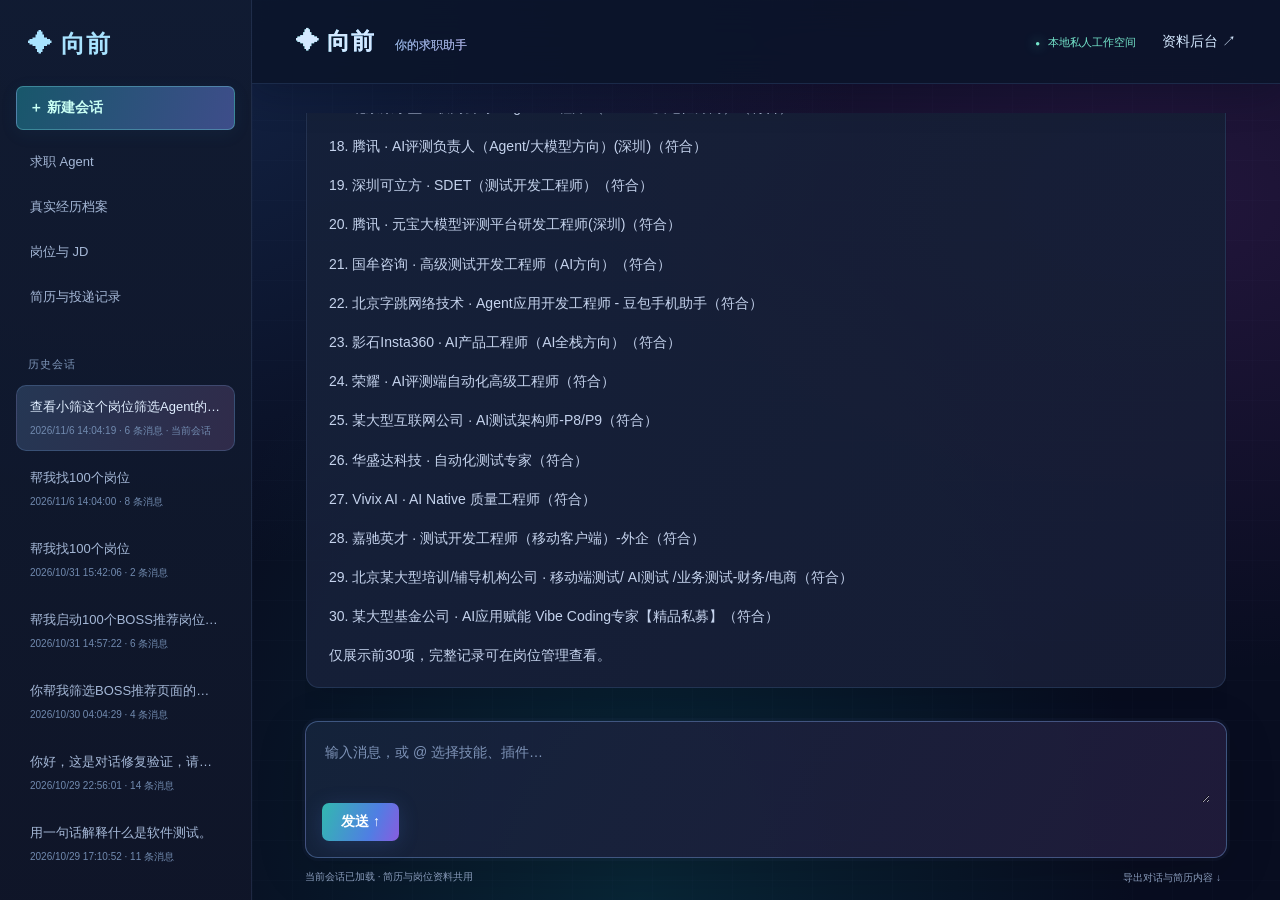
==== commit 6ac057e6: "docs: demo 用本机客户端快照数据（会话/岗位/小队），脱敏后与客户端展示一致" ====
--- a/docs/index.html
+++ b/docs/index.html
@@ -2,4 +2,4 @@
 <aside><div class="brand"><img src="icon.svg" alt="">向前<span>CAREER STUDIO</span></div><div class="navlabel">BOSS 求职 Harness</div><button class="nav" data-view="bossweb">⌁　BOSS 网页接口</button><button class="nav" data-view="harness">◉　任务运行台</button><button class="nav" data-view="skills">⌘　BOSS 技能与工具</button><button class="nav active" data-view="chat">✦　对话助手</button><button class="nav" data-view="profile">▤　真实经历档案</button><button class="nav" data-view="jobs">▥　岗位与 JD</button><button class="nav" data-view="library">▣　简历与投递台账</button><button class="nav" data-view="discover">⌕　找岗位并定制</button><button class="nav" data-view="official">⌗　官网招聘</button><div class="sidebottom"><span class="dot"></span>本地工作空间<p>把每一步，变成下一次机会。</p><small>资料保存在此电脑；AI 请求按需发送。</small></div></aside>
 <main><div class="assistant-top"><a class="assistant-logo" href="index.html">✦ 向前 <span>你的求职助手</span></a><div><span class="local-badge">本地私人工作空间</span><a href="#" target="_blank" rel="noopener">资料后台 ↗</a></div></div><header><span>个人工作空间 / <b id="crumb">对话助手</b></span><a href="https://www.zhipin.com/" target="_blank" rel="noopener">打开 BOSS 直聘 ↗</a></header><section id="bossweb" class="view hidden"><div class="eyebrow">BOSS 网页接口 · CANDIDATE TOOLS</div><h1>BOSS 网页接口 连接</h1><p>通过专用 Chrome 的登录会话调用页面实抓接口：POST 搜索岗位、GET 读取完整 JD。</p><div class="card"><h2>检查连接与账号状态</h2><div class="actions"><button id="bosslogin" type="button">打开 BOSS 登录窗口</button><button id="bosstools">检查 网页工具目录</button><button id="bossstatus">检查 网页登录态</button></div><p>首次使用请打开登录窗口并完成登录，再检查会话。浏览器保留登录态，不导出 Cookie；遇验证或限流停止。</p></div><div class="card"><h2>搜索 AI 岗位</h2><label for="bossquery">关键词</label><input id="bossquery" value="AI测试"><label for="bosscity">城市（请填写目标城市）</label><input id="bosscity" placeholder="例如：上海"><div class="actions"><button id="bosssearch">查询第一页</button></div><pre id="bossoutput" class="eventlog">等待检查连接</pre></div></section><section id="harness" class="view hidden"><h1>求职 Agent</h1><p>描述目标，Agent 根据工具返回逐步执行。选岗、验证和资料缺失时会停下来等你。</p><div class="card"><div id="agent-capabilities" class="engine">正在检查可用能力…</div><label for="agent-goal">本次求职目标</label><textarea id="agent-goal" placeholder="例如：寻找深圳的 AI 测试岗位，分析真实经历匹配情况，选岗后生成定制简历。"></textarea><div class="agent-form-row"><div><label for="agent-query">搜索关键词</label><input id="agent-query" placeholder="AI测试"></div><div><label for="agent-city">目标城市</label><input id="agent-city" placeholder="深圳"></div></div><label for="agent-deliverable">交付内容</label><select id="agent-deliverable"><option value="resume">匹配分析 + 定制简历草稿</option><option value="analysis">仅匹配分析</option></select><p>简历和偏好读取“真实经历档案”。已录入 JD 任务读取“岗位与 JD”；在线任务只使用真实查询结果，选岗后读取详情。</p><label><input type="checkbox" id="hconsent">同意将本任务目标、简历、偏好和 JD 发送给当前模型服务</label><div class="actions"><button id="runboss">在线找岗位</button><button id="runjd">分析已录入 JD</button></div><p id="hstatus" role="status"></p></div><div id="runs"></div><details class="card"><summary>可执行工具与边界</summary><div id="toolregistry"></div><p>当前不具备招聘方消息发送、简历附件投递或验证码自动处理能力。</p></details></section><section id="skills" class="view hidden"><div class="eyebrow">VERIFIED WORKFLOW · REUSABLE TOOLS</div><h1>BOSS 技能与工具</h1><p>把这次跑通的登录过程，变成其他 Agent 可以复用的能力。</p><div class="card"><div class="engine">本次会话已验证登录成功 · 2026-10-20</div><h2>手机号验证码登录</h2><p>打开登录 → 填写手机号 → 发送验证码 → 按需完成人机验证 → 填写短信码 → 确认协议 → 提交并核验账号入口。</p><p>当前登录状态需重新核验。此记录不保存手机号、短信码、Cookie 或账号姓名。</p><div class="actions"><a href="#" download="SKILL.md">下载 Skill ↓</a><a href="#" download="boss-login-tools.js">下载工具源码 ↓</a></div></div><div class="card"><h2>6 个浏览器工具</h2><p>openLogin · fillPhone · requestSms · fillSmsCode · inspectLogin · keepLoginForUser</p><p>已处理隐藏重复输入框、等待表单显示、保留验证码前导零和阶段核验。滑块位置及协议状态按实时页面处理。</p><button id="useboss" class="skilluse">在对话中使用这个 Skill ↗</button><p>GUI 对话已加载 Skill 作为流程指导。浏览器操作仍需在带浏览器工具的 Codex 对话中执行，下载 JS 本身不会建立浏览器连接。</p></div></section><section id="chat" class="view"><span id="engine" hidden></span><div class="steps"><span>01 建立档案</span><i>→</i><span>02 选择岗位</span><i>→</i><span>03 定制简历</span><i>→</i><span>04 复盘反馈</span></div><div class="conversation-bar"><button id="newconversation">＋ 新建会话</button><button id="historyconversation">◷ 历史会话</button><span id="conversation-title" hidden>正在加载会话…</span></div><div id="messages" aria-live="polite"></div><form id="composer"><textarea id="input" aria-label="对话内容" placeholder="告诉我你想做什么，例如：帮我看看这个测试经理岗位是否适合我…" required></textarea><div class="composebottom"><button id="send">发送 ↑</button></div></form><div class="footer"><span id="status">准备就绪</span><button id="export">导出对话与简历内容 ↓</button></div></section>
 <section id="profile" class="view hidden"><div class="eyebrow">YOUR SOURCE OF TRUTH</div><h1>真实经历档案</h1><p>所有定制版本都以这里的真实经历为依据。</p><div class="card"><label for="preferences">求职偏好</label><textarea id="preferences" placeholder="目标城市、岗位、薪资、行业、不能接受的条件…"></textarea><label for="resume">原始简历</label><textarea id="resume" class="large" placeholder="粘贴简历正文，包括工作经历、项目、技能和教育经历…"></textarea><div class="actions"><label class="upload">导入 TXT / Markdown<input id="file" type="file" accept=".txt,.md" hidden></label><button id="saveprofile">保存档案</button></div><small>Word 请在“简历与投递台账”导入，会自动提取正文并保留原文件。</small></div></section>
-<section id="jobs" class="view hidden"><div class="eyebrow">ONE ROLE, ONE CLEAR STORY</div><h1>岗位与 JD</h1><p>保留岗位来源，让每次分析和改写都可以追溯。</p><div class="card"><label for="jobtitle">岗位名称 / 公司</label><input id="jobtitle" placeholder="例如：测试经理 · 某银行科技公司"><label for="joburl">岗位链接</label><input id="joburl" type="url" placeholder="https://www.zhipin.com/job_detail/…"><label for="jd">岗位 JD 原文</label><textarea id="jd" class="large" placeholder="粘贴完整职责、任职要求与加分条件…"></textarea><div class="card"><h2>国安信息科技 定制简历初稿</h2><p>已基于之前生成的多Agent闭环版完成改写；待确认长期驻场及部分AI测试实践。</p><a href="#">下载这份岗位的 Word 简历 ↓</a></div><div class="actions"><button id="savejob">保存当前岗位</button><button id="analyze">保存并分析 ↗</button></div><small>此版本保存一个当前岗位。分析后可导出结果，再切换下一个岗位。</small></div></section><section id="library" class="view hidden"><div class="eyebrow">RESUMES · REVIEW · APPLICATIONS</div><h1>简历与投递台账</h1><p>每份简历关联独立 JD 和版本。阅读并确认后，才能请求投递；等待执行不会计为已投递。</p><div class="card"><div class="actions"><label class="upload">导入 Word 原简历<input id="wordfile" type="file" accept=".docx" hidden></label><button id="generateword">按当前 JD 生成定制 Word</button></div><label><input type="checkbox" id="wordconsent">同意将当前简历与 JD 发送给模型服务</label><p id="lstatus" role="status"></p></div><div id="versions"></div><h2>投递记录</h2><div id="applications"></div></section><section id="discover" class="view hidden"><div class="eyebrow">BOSS · JD · RESUME</div><h1>找适合你的岗位</h1><p>查询 BOSS 真实岗位 → 读取完整 JD → 对照真实简历 → 生成逐岗 Word。每一步保留来源链接。</p><div class="card"><label for="findquery">岗位关键词</label><input id="findquery" value="AI测试"><label for="findcity">城市</label><input id="findcity" value="深圳"><div class="actions"><button id="findjobs">搜索最多 10 个岗位</button><button id="batchtailor">逐岗读取、匹配并生成简历</button></div><label><input type="checkbox" id="findconsent">同意将简历、偏好和岗位 JD 发送模型用于匹配与改写</label><p id="findstatus" role="status"></p><small>AI开发可更换关键词分别查询。遇登录验证、风控或错误立即停止，不自动重试。生成简历不代表已经投递。</small></div><div id="foundjobs"></div></section><section id="official" class="view hidden"><div class="eyebrow">官方招聘 · OFFICIAL CAREERS</div><h1>官网社招岗位</h1><p>直连各大互联网公司官网社招搜索接口，实时搜索并读取完整 JD。公开接口，无需登录。</p><div class="card"><label for="offquery">岗位关键词</label><input id="offquery" value="AI测试"><label for="offcompanies">公司（留空=全部；key 逗号分隔，如 tencent,bytedance）</label><input id="offcompanies" placeholder="全部已注册公司"><div class="actions"><button id="offsearch">搜索官网岗位</button></div><p id="offstatus" role="status"></p><small>每家最多 10 条，返回去重并严格筛选后的新增岗位；某公司失败会如实显示，不当作零结果。生成简历不代表已投递。</small></div><div id="offjobs"></div></section></main><section id="skillcatalog" class="view hidden"><h1>Skills 技能库</h1><p>查看助手的技能说明与执行边界。查看技能不会自动执行或投递。</p><div id="skillitems"></div></section><dialog id="history-dialog"><div class="sheet-top"><h2>历史会话</h2><button id="closehistory">关闭 ×</button></div><div id="conversation-list"></div></dialog><dialog id="assistant-sheet"><div class="sheet-top"><h2 id="sheet-title">资料</h2><button id="closesheet" aria-label="关闭资料面板">关闭 ×</button></div><div id="sheet-body"></div></dialog><script src="mock.js"></script><script src="render.js"></script><script src="app.js"></script><script src="assistant.js"></script><script src="mentions.js"></script><script src="conversations.js"></script></body></html>
+<section id="jobs" class="view hidden"><div class="eyebrow">ONE ROLE, ONE CLEAR STORY</div><h1>岗位与 JD</h1><p>保留岗位来源，让每次分析和改写都可以追溯。</p><div class="card"><label for="jobtitle">岗位名称 / 公司</label><input id="jobtitle" placeholder="例如：测试经理 · 某银行科技公司"><label for="joburl">岗位链接</label><input id="joburl" type="url" placeholder="https://www.zhipin.com/job_detail/…"><label for="jd">岗位 JD 原文</label><textarea id="jd" class="large" placeholder="粘贴完整职责、任职要求与加分条件…"></textarea><div class="card"><h2>国安信息科技 定制简历初稿</h2><p>已基于之前生成的多Agent闭环版完成改写；待确认长期驻场及部分AI测试实践。</p><a href="#">下载这份岗位的 Word 简历 ↓</a></div><div class="actions"><button id="savejob">保存当前岗位</button><button id="analyze">保存并分析 ↗</button></div><small>此版本保存一个当前岗位。分析后可导出结果，再切换下一个岗位。</small></div></section><section id="library" class="view hidden"><div class="eyebrow">RESUMES · REVIEW · APPLICATIONS</div><h1>简历与投递台账</h1><p>每份简历关联独立 JD 和版本。阅读并确认后，才能请求投递；等待执行不会计为已投递。</p><div class="card"><div class="actions"><label class="upload">导入 Word 原简历<input id="wordfile" type="file" accept=".docx" hidden></label><button id="generateword">按当前 JD 生成定制 Word</button></div><label><input type="checkbox" id="wordconsent">同意将当前简历与 JD 发送给模型服务</label><p id="lstatus" role="status"></p></div><div id="versions"></div><h2>投递记录</h2><div id="applications"></div></section><section id="discover" class="view hidden"><div class="eyebrow">BOSS · JD · RESUME</div><h1>找适合你的岗位</h1><p>查询 BOSS 真实岗位 → 读取完整 JD → 对照真实简历 → 生成逐岗 Word。每一步保留来源链接。</p><div class="card"><label for="findquery">岗位关键词</label><input id="findquery" value="AI测试"><label for="findcity">城市</label><input id="findcity" value="深圳"><div class="actions"><button id="findjobs">搜索最多 10 个岗位</button><button id="batchtailor">逐岗读取、匹配并生成简历</button></div><label><input type="checkbox" id="findconsent">同意将简历、偏好和岗位 JD 发送模型用于匹配与改写</label><p id="findstatus" role="status"></p><small>AI开发可更换关键词分别查询。遇登录验证、风控或错误立即停止，不自动重试。生成简历不代表已经投递。</small></div><div id="foundjobs"></div></section><section id="official" class="view hidden"><div class="eyebrow">官方招聘 · OFFICIAL CAREERS</div><h1>官网社招岗位</h1><p>直连各大互联网公司官网社招搜索接口，实时搜索并读取完整 JD。公开接口，无需登录。</p><div class="card"><label for="offquery">岗位关键词</label><input id="offquery" value="AI测试"><label for="offcompanies">公司（留空=全部；key 逗号分隔，如 tencent,bytedance）</label><input id="offcompanies" placeholder="全部已注册公司"><div class="actions"><button id="offsearch">搜索官网岗位</button></div><p id="offstatus" role="status"></p><small>每家最多 10 条，返回去重并严格筛选后的新增岗位；某公司失败会如实显示，不当作零结果。生成简历不代表已投递。</small></div><div id="offjobs"></div></section></main><section id="skillcatalog" class="view hidden"><h1>Skills 技能库</h1><p>查看助手的技能说明与执行边界。查看技能不会自动执行或投递。</p><div id="skillitems"></div></section><dialog id="history-dialog"><div class="sheet-top"><h2>历史会话</h2><button id="closehistory">关闭 ×</button></div><div id="conversation-list"></div></dialog><dialog id="assistant-sheet"><div class="sheet-top"><h2 id="sheet-title">资料</h2><button id="closesheet" aria-label="关闭资料面板">关闭 ×</button></div><div id="sheet-body"></div></dialog><script src="demo-data.js"></script><script src="mock.js"></script><script src="render.js"></script><script src="app.js"></script><script src="assistant.js"></script><script src="mentions.js"></script><script src="conversations.js"></script></body></html>
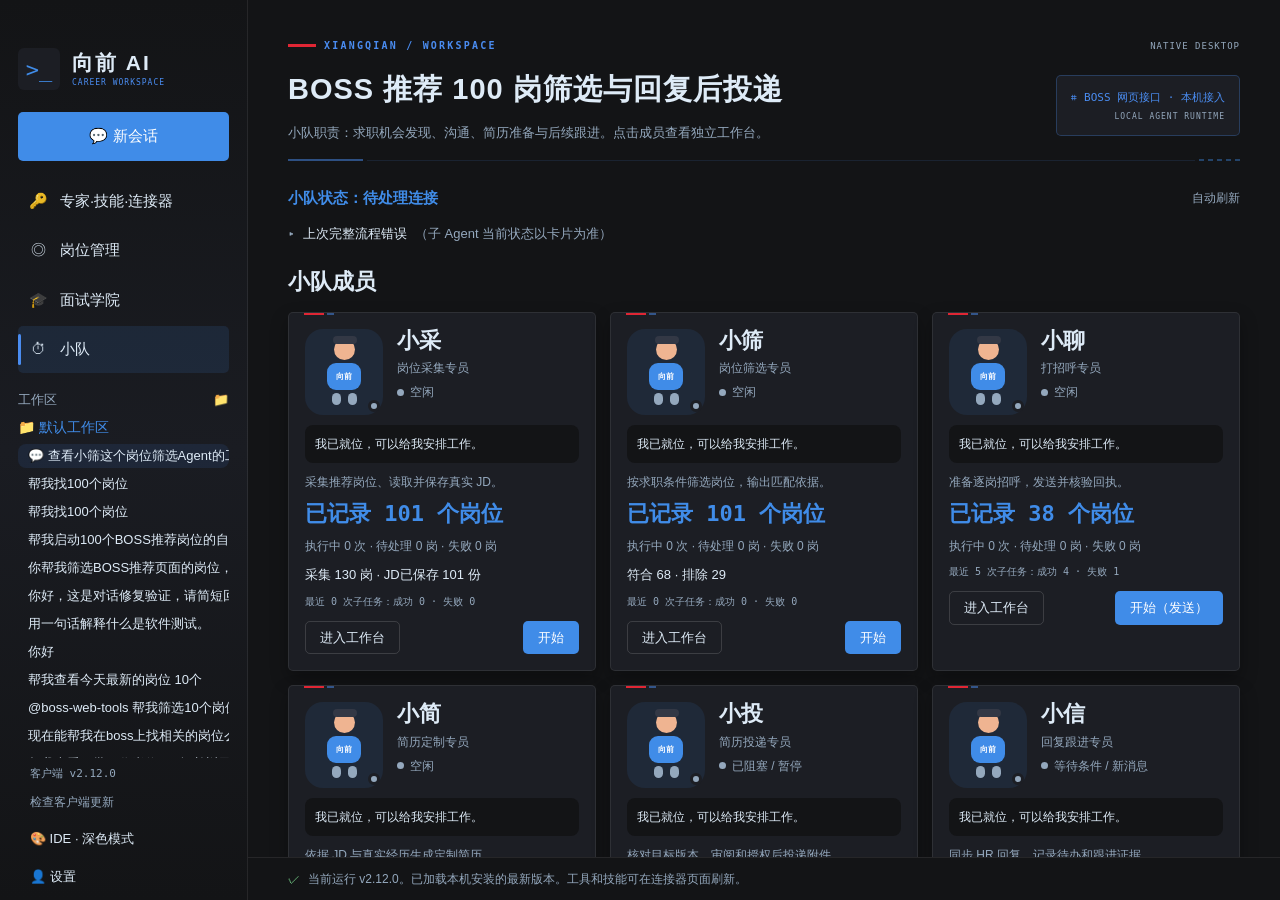
==== commit c5053679: "docs: Demo 改为原生客户端「小队」页样式（7 个 Agent 卡片），与桌面客户端一致" ====
--- a/docs/index.html
+++ b/docs/index.html
@@ -1,5 +1,225 @@
-<!doctype html><html lang="zh-CN"><meta charset="utf-8"><meta name="viewport" content="width=device-width,initial-scale=1"><title>向前 · BOSS Harness</title><link rel="icon" href="icon.svg"><link rel="stylesheet" href="style.css"><link rel="stylesheet" href="assistant.css"><body><script>document.documentElement.dataset.surface=location.pathname.startsWith("/admin")?"admin":"assistant";</script>
-<aside><div class="brand"><img src="icon.svg" alt="">向前<span>CAREER STUDIO</span></div><div class="navlabel">BOSS 求职 Harness</div><button class="nav" data-view="bossweb">⌁　BOSS 网页接口</button><button class="nav" data-view="harness">◉　任务运行台</button><button class="nav" data-view="skills">⌘　BOSS 技能与工具</button><button class="nav active" data-view="chat">✦　对话助手</button><button class="nav" data-view="profile">▤　真实经历档案</button><button class="nav" data-view="jobs">▥　岗位与 JD</button><button class="nav" data-view="library">▣　简历与投递台账</button><button class="nav" data-view="discover">⌕　找岗位并定制</button><button class="nav" data-view="official">⌗　官网招聘</button><div class="sidebottom"><span class="dot"></span>本地工作空间<p>把每一步，变成下一次机会。</p><small>资料保存在此电脑；AI 请求按需发送。</small></div></aside>
-<main><div class="assistant-top"><a class="assistant-logo" href="index.html">✦ 向前 <span>你的求职助手</span></a><div><span class="local-badge">本地私人工作空间</span><a href="#" target="_blank" rel="noopener">资料后台 ↗</a></div></div><header><span>个人工作空间 / <b id="crumb">对话助手</b></span><a href="https://www.zhipin.com/" target="_blank" rel="noopener">打开 BOSS 直聘 ↗</a></header><section id="bossweb" class="view hidden"><div class="eyebrow">BOSS 网页接口 · CANDIDATE TOOLS</div><h1>BOSS 网页接口 连接</h1><p>通过专用 Chrome 的登录会话调用页面实抓接口：POST 搜索岗位、GET 读取完整 JD。</p><div class="card"><h2>检查连接与账号状态</h2><div class="actions"><button id="bosslogin" type="button">打开 BOSS 登录窗口</button><button id="bosstools">检查 网页工具目录</button><button id="bossstatus">检查 网页登录态</button></div><p>首次使用请打开登录窗口并完成登录，再检查会话。浏览器保留登录态，不导出 Cookie；遇验证或限流停止。</p></div><div class="card"><h2>搜索 AI 岗位</h2><label for="bossquery">关键词</label><input id="bossquery" value="AI测试"><label for="bosscity">城市（请填写目标城市）</label><input id="bosscity" placeholder="例如：上海"><div class="actions"><button id="bosssearch">查询第一页</button></div><pre id="bossoutput" class="eventlog">等待检查连接</pre></div></section><section id="harness" class="view hidden"><h1>求职 Agent</h1><p>描述目标，Agent 根据工具返回逐步执行。选岗、验证和资料缺失时会停下来等你。</p><div class="card"><div id="agent-capabilities" class="engine">正在检查可用能力…</div><label for="agent-goal">本次求职目标</label><textarea id="agent-goal" placeholder="例如：寻找深圳的 AI 测试岗位，分析真实经历匹配情况，选岗后生成定制简历。"></textarea><div class="agent-form-row"><div><label for="agent-query">搜索关键词</label><input id="agent-query" placeholder="AI测试"></div><div><label for="agent-city">目标城市</label><input id="agent-city" placeholder="深圳"></div></div><label for="agent-deliverable">交付内容</label><select id="agent-deliverable"><option value="resume">匹配分析 + 定制简历草稿</option><option value="analysis">仅匹配分析</option></select><p>简历和偏好读取“真实经历档案”。已录入 JD 任务读取“岗位与 JD”；在线任务只使用真实查询结果，选岗后读取详情。</p><label><input type="checkbox" id="hconsent">同意将本任务目标、简历、偏好和 JD 发送给当前模型服务</label><div class="actions"><button id="runboss">在线找岗位</button><button id="runjd">分析已录入 JD</button></div><p id="hstatus" role="status"></p></div><div id="runs"></div><details class="card"><summary>可执行工具与边界</summary><div id="toolregistry"></div><p>当前不具备招聘方消息发送、简历附件投递或验证码自动处理能力。</p></details></section><section id="skills" class="view hidden"><div class="eyebrow">VERIFIED WORKFLOW · REUSABLE TOOLS</div><h1>BOSS 技能与工具</h1><p>把这次跑通的登录过程，变成其他 Agent 可以复用的能力。</p><div class="card"><div class="engine">本次会话已验证登录成功 · 2026-10-20</div><h2>手机号验证码登录</h2><p>打开登录 → 填写手机号 → 发送验证码 → 按需完成人机验证 → 填写短信码 → 确认协议 → 提交并核验账号入口。</p><p>当前登录状态需重新核验。此记录不保存手机号、短信码、Cookie 或账号姓名。</p><div class="actions"><a href="#" download="SKILL.md">下载 Skill ↓</a><a href="#" download="boss-login-tools.js">下载工具源码 ↓</a></div></div><div class="card"><h2>6 个浏览器工具</h2><p>openLogin · fillPhone · requestSms · fillSmsCode · inspectLogin · keepLoginForUser</p><p>已处理隐藏重复输入框、等待表单显示、保留验证码前导零和阶段核验。滑块位置及协议状态按实时页面处理。</p><button id="useboss" class="skilluse">在对话中使用这个 Skill ↗</button><p>GUI 对话已加载 Skill 作为流程指导。浏览器操作仍需在带浏览器工具的 Codex 对话中执行，下载 JS 本身不会建立浏览器连接。</p></div></section><section id="chat" class="view"><span id="engine" hidden></span><div class="steps"><span>01 建立档案</span><i>→</i><span>02 选择岗位</span><i>→</i><span>03 定制简历</span><i>→</i><span>04 复盘反馈</span></div><div class="conversation-bar"><button id="newconversation">＋ 新建会话</button><button id="historyconversation">◷ 历史会话</button><span id="conversation-title" hidden>正在加载会话…</span></div><div id="messages" aria-live="polite"></div><form id="composer"><textarea id="input" aria-label="对话内容" placeholder="告诉我你想做什么，例如：帮我看看这个测试经理岗位是否适合我…" required></textarea><div class="composebottom"><button id="send">发送 ↑</button></div></form><div class="footer"><span id="status">准备就绪</span><button id="export">导出对话与简历内容 ↓</button></div></section>
-<section id="profile" class="view hidden"><div class="eyebrow">YOUR SOURCE OF TRUTH</div><h1>真实经历档案</h1><p>所有定制版本都以这里的真实经历为依据。</p><div class="card"><label for="preferences">求职偏好</label><textarea id="preferences" placeholder="目标城市、岗位、薪资、行业、不能接受的条件…"></textarea><label for="resume">原始简历</label><textarea id="resume" class="large" placeholder="粘贴简历正文，包括工作经历、项目、技能和教育经历…"></textarea><div class="actions"><label class="upload">导入 TXT / Markdown<input id="file" type="file" accept=".txt,.md" hidden></label><button id="saveprofile">保存档案</button></div><small>Word 请在“简历与投递台账”导入，会自动提取正文并保留原文件。</small></div></section>
-<section id="jobs" class="view hidden"><div class="eyebrow">ONE ROLE, ONE CLEAR STORY</div><h1>岗位与 JD</h1><p>保留岗位来源，让每次分析和改写都可以追溯。</p><div class="card"><label for="jobtitle">岗位名称 / 公司</label><input id="jobtitle" placeholder="例如：测试经理 · 某银行科技公司"><label for="joburl">岗位链接</label><input id="joburl" type="url" placeholder="https://www.zhipin.com/job_detail/…"><label for="jd">岗位 JD 原文</label><textarea id="jd" class="large" placeholder="粘贴完整职责、任职要求与加分条件…"></textarea><div class="card"><h2>国安信息科技 定制简历初稿</h2><p>已基于之前生成的多Agent闭环版完成改写；待确认长期驻场及部分AI测试实践。</p><a href="#">下载这份岗位的 Word 简历 ↓</a></div><div class="actions"><button id="savejob">保存当前岗位</button><button id="analyze">保存并分析 ↗</button></div><small>此版本保存一个当前岗位。分析后可导出结果，再切换下一个岗位。</small></div></section><section id="library" class="view hidden"><div class="eyebrow">RESUMES · REVIEW · APPLICATIONS</div><h1>简历与投递台账</h1><p>每份简历关联独立 JD 和版本。阅读并确认后，才能请求投递；等待执行不会计为已投递。</p><div class="card"><div class="actions"><label class="upload">导入 Word 原简历<input id="wordfile" type="file" accept=".docx" hidden></label><button id="generateword">按当前 JD 生成定制 Word</button></div><label><input type="checkbox" id="wordconsent">同意将当前简历与 JD 发送给模型服务</label><p id="lstatus" role="status"></p></div><div id="versions"></div><h2>投递记录</h2><div id="applications"></div></section><section id="discover" class="view hidden"><div class="eyebrow">BOSS · JD · RESUME</div><h1>找适合你的岗位</h1><p>查询 BOSS 真实岗位 → 读取完整 JD → 对照真实简历 → 生成逐岗 Word。每一步保留来源链接。</p><div class="card"><label for="findquery">岗位关键词</label><input id="findquery" value="AI测试"><label for="findcity">城市</label><input id="findcity" value="深圳"><div class="actions"><button id="findjobs">搜索最多 10 个岗位</button><button id="batchtailor">逐岗读取、匹配并生成简历</button></div><label><input type="checkbox" id="findconsent">同意将简历、偏好和岗位 JD 发送模型用于匹配与改写</label><p id="findstatus" role="status"></p><small>AI开发可更换关键词分别查询。遇登录验证、风控或错误立即停止，不自动重试。生成简历不代表已经投递。</small></div><div id="foundjobs"></div></section><section id="official" class="view hidden"><div class="eyebrow">官方招聘 · OFFICIAL CAREERS</div><h1>官网社招岗位</h1><p>直连各大互联网公司官网社招搜索接口，实时搜索并读取完整 JD。公开接口，无需登录。</p><div class="card"><label for="offquery">岗位关键词</label><input id="offquery" value="AI测试"><label for="offcompanies">公司（留空=全部；key 逗号分隔，如 tencent,bytedance）</label><input id="offcompanies" placeholder="全部已注册公司"><div class="actions"><button id="offsearch">搜索官网岗位</button></div><p id="offstatus" role="status"></p><small>每家最多 10 条，返回去重并严格筛选后的新增岗位；某公司失败会如实显示，不当作零结果。生成简历不代表已投递。</small></div><div id="offjobs"></div></section></main><section id="skillcatalog" class="view hidden"><h1>Skills 技能库</h1><p>查看助手的技能说明与执行边界。查看技能不会自动执行或投递。</p><div id="skillitems"></div></section><dialog id="history-dialog"><div class="sheet-top"><h2>历史会话</h2><button id="closehistory">关闭 ×</button></div><div id="conversation-list"></div></dialog><dialog id="assistant-sheet"><div class="sheet-top"><h2 id="sheet-title">资料</h2><button id="closesheet" aria-label="关闭资料面板">关闭 ×</button></div><div id="sheet-body"></div></dialog><script src="demo-data.js"></script><script src="mock.js"></script><script src="render.js"></script><script src="app.js"></script><script src="assistant.js"></script><script src="mentions.js"></script><script src="conversations.js"></script></body></html>
+<!doctype html>
+<html lang="zh-CN">
+<head>
+<meta charset="utf-8">
+<meta name="viewport" content="width=device-width,initial-scale=1">
+<title>向前 AI · 求职工作台 — 在线演示</title>
+<style>
+  :root{
+    --ink:#deebf7; --muted:#94a8bd; --accent:#408ce8; --energy:#4a8cf0;
+    --red:#e02634; --steel:#1c1e24; --armor:#131416; --rail:#1a1c22;
+    --line:#ffffff14;
+  }
+  *{box-sizing:border-box}
+  html,body{margin:0;height:100%}
+  body{display:flex;height:100vh;overflow:hidden;background:var(--armor);color:var(--ink);
+    font:14px/1.5 -apple-system,BlinkMacSystemFont,"PingFang SC","Hiragino Sans GB",sans-serif}
+  button{font:inherit;cursor:pointer}
+  a{color:var(--accent);text-decoration:none}
+
+  /* ================= sidebar ================= */
+  .sidebar{width:248px;flex-shrink:0;display:flex;flex-direction:column;padding:0 18px;
+    background:linear-gradient(180deg,var(--armor),var(--rail),var(--armor));border-right:1px solid var(--line)}
+  .logo{display:flex;align-items:center;gap:12px;padding:48px 0 22px}
+  .mark{width:42px;height:42px;border-radius:6px;background:var(--steel);display:flex;align-items:center;justify-content:center;
+    font-size:22px;color:var(--accent);font-family:ui-monospace,monospace}
+  .logo b{display:block;font-size:21px;font-weight:800;letter-spacing:2px;line-height:1.1}
+  .logo small{display:block;font:8px ui-monospace,monospace;letter-spacing:1px;color:var(--energy);margin-top:3px}
+  .newconv{display:flex;align-items:center;justify-content:center;gap:8px;width:100%;padding:12px;border-radius:5px;
+    border:1px solid #408ce880;background:var(--accent);color:#fff;font-size:15px;font-weight:500}
+  .nav{display:flex;flex-direction:column;gap:3px;padding:17px 0}
+  .nav button{display:flex;align-items:center;gap:11px;width:100%;padding:12px 10px;border:0;border-radius:5px;
+    background:transparent;color:var(--ink);font-size:15px;text-align:left;position:relative}
+  .nav button i{width:21px;text-align:center;font-style:normal;opacity:.9}
+  .nav button:hover{background:#ffffff08}
+  .nav button.active{background:#408ce81f}
+  .nav button.active::before{content:"";position:absolute;left:0;top:8px;bottom:8px;width:3px;background:var(--energy);border-radius:2px}
+  .workspace{display:flex;align-items:center;justify-content:space-between;padding:0 0 8px;color:var(--muted);font-size:13px}
+  .ws-name{display:flex;align-items:center;gap:8px;color:var(--accent);font-size:14px;padding-bottom:6px}
+  .convlist{flex:1;overflow:auto;display:flex;flex-direction:column;gap:4px;padding-bottom:10px}
+  .convlist::-webkit-scrollbar{width:6px}.convlist::-webkit-scrollbar-thumb{background:#2a3242;border-radius:6px}
+  .conv{display:flex;align-items:center;gap:7px;width:100%;padding:12px 10px;line-height:1.45;border:0;border-radius:8px;background:transparent;
+    color:var(--ink);font-size:13px;text-align:left;white-space:nowrap;overflow:hidden;text-overflow:ellipsis}
+  .conv:hover{background:#ffffff07}
+  .conv.active{background:#4a8cf01a}
+  .foot{display:flex;flex-direction:column;gap:6px;padding:8px 12px}
+  .foot .ver{font:11px ui-monospace,monospace;color:var(--muted)}
+  .foot button{border:0;background:none;color:var(--ink);text-align:left;padding:6px 0;font-size:13px;display:flex;align-items:center;gap:8px}
+  .foot button.muted{color:var(--muted);font-size:12px}
+
+  /* ================= main ================= */
+  main{flex:1;min-width:0;overflow:auto;padding:40px 40px 70px;position:relative}
+  .pagehead{display:flex;flex-direction:column;gap:17px;margin-bottom:26px}
+  .kicker{display:flex;align-items:center;gap:8px}
+  .kicker .bar{width:28px;height:3px;background:var(--red)}
+  .kicker .txt{font:10px ui-monospace,monospace;letter-spacing:2.2px;color:var(--energy);font-weight:600}
+  .kicker .right{margin-left:auto;font:9px ui-monospace,monospace;letter-spacing:1px;color:var(--muted)}
+  .headrow{display:flex;align-items:center;gap:15px}
+  .headrow h1{margin:0;font-size:29px;font-weight:800;letter-spacing:1px;font-family:ui-rounded,-apple-system,sans-serif}
+  .headrow p{margin:11px 0 0;font-size:13px;color:var(--muted)}
+  .runtime{margin-left:auto;padding:14px;border:1px solid #4a8cf047;border-radius:5px;background:var(--steel);text-align:right;white-space:nowrap}
+  .runtime b{display:block;font:11px ui-monospace,monospace;color:var(--energy)}
+  .runtime span{display:block;font:8px ui-monospace,monospace;letter-spacing:1px;color:var(--muted);margin-top:7px}
+  .rule{display:flex;align-items:center;gap:4px}
+  .rule .a{width:75px;height:2px;background:#4a8cf080}.rule .b{flex:1;height:1px;background:#4a8cf01f}
+  .rule i{width:5px;height:2px;background:#408ce866}
+
+  .statusrow{display:flex;align-items:center;margin:0 0 14px}
+  .statusrow b{font-size:15px;color:var(--accent);font-weight:600}
+  .statusrow span{margin-left:auto;font-size:12px;color:var(--muted)}
+  .errline{display:flex;align-items:center;gap:8px;color:var(--muted);font-size:13px;margin:0 0 22px;cursor:default}
+  .errline b{color:var(--ink);font-weight:500}
+
+  h2.members{font-size:22px;font-weight:700;margin:0 0 14px}
+  .grid{display:grid;grid-template-columns:repeat(auto-fill,minmax(248px,1fr));gap:14px}
+
+  /* ================= agent card ================= */
+  .surface{position:relative;background:var(--steel);border:1px solid #ffffff14;border-radius:5px;
+    box-shadow:0 8px 18px #0000004d;padding:16px;display:flex;flex-direction:column;gap:10px}
+  .surface::before{content:"";position:absolute;top:0;left:15px;display:flex;width:20px;height:2px;background:var(--red)}
+  .surface::after{content:"";position:absolute;top:0;left:38px;width:7px;height:2px;background:#4a8cf080}
+  .cardhead{display:flex;align-items:flex-start;gap:14px}
+  .avatar{position:relative;width:78px;height:86px;border-radius:18px;background:#408ce81a;display:flex;flex-direction:column;
+    align-items:center;justify-content:center;gap:3px;flex-shrink:0}
+  .avatar .head{width:21px;height:21px;border-radius:50%;background:#efb491;position:relative}
+  .avatar .head::before{content:"";position:absolute;top:-3px;left:-1px;width:24px;height:8px;border-radius:8px;background:#333845}
+  .avatar .body{width:34px;height:27px;border-radius:9px;background:var(--accent);color:#fff;font-size:8px;font-weight:700;
+    display:flex;align-items:center;justify-content:center}
+  .avatar .legs{display:flex;gap:7px}
+  .avatar .legs i{width:9px;height:12px;border-radius:5px;background:var(--muted)}
+  .avatar .dot{position:absolute;right:3px;bottom:3px;width:12px;height:12px;border-radius:50%;background:var(--muted);border:3px solid var(--steel)}
+  .who{display:flex;flex-direction:column;gap:6px;min-width:0}
+  .who b{font-size:22px;font-weight:700;line-height:1.1}
+  .who small{font-size:12px;color:var(--muted)}
+  .who .state{font-size:12px;color:var(--muted);display:flex;align-items:center;gap:6px}
+  .who .state i{width:7px;height:7px;border-radius:50%;background:var(--muted);display:inline-block}
+  .speech{font-size:12px;padding:10px;border-radius:8px;background:#131416;color:var(--ink)}
+  .duty{font-size:12px;color:var(--muted)}
+  .big{font:22px/1.2 ui-monospace,monospace;font-weight:600;color:var(--accent)}
+  .meta{font-size:12px;color:var(--muted)}
+  .meta2{font-size:13px;color:var(--ink)}
+  .tiny{font:10px ui-monospace,monospace;color:var(--muted)}
+  .cardfoot{display:flex;align-items:center;gap:10px;margin-top:2px}
+  .btn-ghost{padding:6px 14px;border-radius:5px;border:1px solid #ffffff24;background:transparent;color:var(--ink);font-size:13px}
+  .btn-start{margin-left:auto;padding:6px 14px;border-radius:5px;border:1px solid #408ce880;background:var(--accent);color:#fff;font-size:13px;font-weight:500}
+  .btn-start.blocked{background:#2a2f3a;border-color:#ffffff24;color:var(--muted)}
+
+  .bottombar{position:fixed;left:248px;right:0;bottom:0;padding:12px 40px;display:flex;align-items:center;gap:8px;
+    color:var(--muted);font-size:12px;background:var(--armor);border-top:1px solid var(--line);z-index:5}
+  .bottombar .ok{color:#7bd88f}
+</style>
+</head>
+<body>
+  <aside class="sidebar">
+    <div class="logo">
+      <div class="mark">&gt;_</div>
+      <div><b>向前 AI</b><small>CAREER WORKSPACE</small></div>
+    </div>
+    <button class="newconv">💬 新会话</button>
+    <div class="nav">
+      <button><i>🔑</i>专家·技能·连接器</button>
+      <button><i>◎</i>岗位管理</button>
+      <button><i>🎓</i>面试学院</button>
+      <button class="active"><i>⏱</i>小队</button>
+    </div>
+    <div class="workspace"><span>工作区</span><span>📁</span></div>
+    <div class="ws-name">📁 默认工作区</div>
+    <div class="convlist" id="convlist"></div>
+    <div class="foot">
+      <span class="ver">客户端 v2.12.0</span>
+      <button class="muted">检查客户端更新</button>
+      <button>🎨 IDE · 深色模式</button>
+      <button>👤 设置</button>
+    </div>
+  </aside>
+
+  <main>
+    <div class="pagehead">
+      <div class="kicker"><span class="bar"></span><span class="txt">XIANGQIAN / WORKSPACE</span><span class="right">NATIVE DESKTOP</span></div>
+      <div class="headrow">
+        <div>
+          <h1>BOSS 推荐 100 岗筛选与回复后投递</h1>
+          <p>小队职责：求职机会发现、沟通、简历准备与后续跟进。点击成员查看独立工作台。</p>
+        </div>
+        <div class="runtime"><b>⌗ BOSS 网页接口 · 本机接入</b><span>LOCAL AGENT RUNTIME</span></div>
+      </div>
+      <div class="rule"><span class="a"></span><span class="b"></span><i></i><i></i><i></i><i></i><i></i></div>
+    </div>
+
+    <div class="statusrow"><b>小队状态：待处理连接</b><span>自动刷新</span></div>
+    <div class="errline"><span>▸</span><b>上次完整流程错误</b><span>（子 Agent 当前状态以卡片为准）</span></div>
+
+    <h2 class="members">小队成员</h2>
+    <div class="grid" id="grid"></div>
+
+    <div class="bottombar"><span class="ok">✓</span><span>当前运行 v2.12.0。已加载本机安装的最新版本。工具和技能可在连接器页面刷新。</span></div>
+  </main>
+
+<script>
+const conversations = [
+  ['查看小筛这个岗位筛选Agent的工作量和结果，只查询，不', true],
+  ['帮我找100个岗位', false],
+  ['帮我找100个岗位', false],
+  ['帮我启动100个BOSS推荐岗位的自动跟进任务。按我的求', false],
+  ['你帮我筛选BOSS推荐页面的岗位，先筛选50个。', false],
+  ['你好，这是对话修复验证，请简短回复一句中文。', false],
+  ['用一句话解释什么是软件测试。', false],
+  ['你好', false],
+  ['帮我查看今天最新的岗位   10个', false],
+  ['@boss-web-tools 帮我筛选10个岗位', false],
+  ['现在能帮我在boss上找相关的岗位么   AI测试/测试', false],
+  ['帮我查看一批工作岗位   10个  并返回对应的JD', false],
+  ['现在能帮我好一个新的岗位JD么', false],
+  ['帮我开始投递简历', false],
+  ['我现在本地的简历是什么样的', false],
+  ['https://www.zhipin.com/job_d', false],
+  ['我现在投了哪家企业', false]
+];
+document.getElementById('convlist').innerHTML = conversations.map(([t, active]) =>
+  `<button class="conv${active ? ' active' : ''}">${active ? '💬 ' : ''}${t}</button>`).join('');
+
+const agents = [
+  { key:'collect', name:'小采', role:'岗位采集专员', state:'空闲', duty:'采集推荐岗位、读取并保存真实 JD。',
+    done:'101', exec:'执行中 0 次 · 待处理 0 岗 · 失败 0 岗', extra:'采集 130 岗 · JD已保存 101 份', tasks:'最近 0 次子任务：成功 0 · 失败 0', start:'开始', blocked:false },
+  { key:'screen', name:'小筛', role:'岗位筛选专员', state:'空闲', duty:'按求职条件筛选岗位，输出匹配依据。',
+    done:'101', exec:'执行中 0 次 · 待处理 0 岗 · 失败 0 岗', extra:'符合 68 · 排除 29', tasks:'最近 0 次子任务：成功 0 · 失败 0', start:'开始', blocked:false },
+  { key:'greet', name:'小聊', role:'打招呼专员', state:'空闲', duty:'准备逐岗招呼，发送并核验回执。',
+    done:'38', exec:'执行中 0 次 · 待处理 0 岗 · 失败 0 岗', extra:'', tasks:'最近 5 次子任务：成功 4 · 失败 1', start:'开始（发送）', blocked:false },
+  { key:'tailor', name:'小简', role:'简历定制专员', state:'空闲', duty:'依据 JD 与真实经历生成定制简历。',
+    done:'68', exec:'执行中 0 次 · 待处理 0 岗 · 失败 0 岗', extra:'', tasks:'最近 1 次子任务：成功 1 · 失败 0', start:'开始', blocked:false },
+  { key:'deliver', name:'小投', role:'简历投递专员', state:'已阻塞 / 暂停', duty:'核对目标版本、审阅和授权后投递附件。',
+    done:'0', exec:'执行中 0 次 · 待处理 39 岗 · 失败 0 岗', extra:'附件请求待处理不代表HR已读', tasks:'最近 0 次子任务：成功 0 · 失败 0', start:'开始（发送）', blocked:true },
+  { key:'followup', name:'小信', role:'回复跟进专员', state:'等待条件 / 新消息', duty:'同步 HR 回复，记录待办和跟进证据。',
+    done:'5', exec:'执行中 0 次 · 待处理 0 岗 · 失败 0 岗', extra:'', tasks:'最近 294 次子任务：成功 124 · 失败 170', start:'开始', blocked:false },
+  { key:'interview', name:'小面', role:'面试管理专员', state:'等待条件 / 新消息', duty:'识别面试邀请，记录待确认安排与状态。',
+    done:'0', exec:'执行中 0 次 · 待处理 0 岗 · 失败 0 岗', extra:'', tasks:'最近 0 次子任务：成功 0 · 失败 0', start:'开始', blocked:false }
+];
+document.getElementById('grid').innerHTML = agents.map(a => `
+  <div class="surface">
+    <div class="cardhead">
+      <div class="avatar">
+        <div class="head"></div>
+        <div class="body">向前</div>
+        <div class="legs"><i></i><i></i></div>
+        <div class="dot"></div>
+      </div>
+      <div class="who">
+        <b>${a.name}</b>
+        <small>${a.role}</small>
+        <div class="state"><i></i>${a.state}</div>
+      </div>
+    </div>
+    <div class="speech">我已就位，可以给我安排工作。</div>
+    <div class="duty">${a.duty}</div>
+    <div class="big">已记录 ${a.done} 个岗位</div>
+    <div class="meta">${a.exec}</div>
+    ${a.extra ? `<div class="meta2">${a.extra}</div>` : ''}
+    <div class="tiny">${a.tasks}</div>
+    <div class="cardfoot">
+      <button class="btn-ghost">进入工作台</button>
+      <button class="btn-start${a.blocked ? ' blocked' : ''}">${a.start}</button>
+    </div>
+  </div>`).join('');
+</script>
+</body>
+</html>
